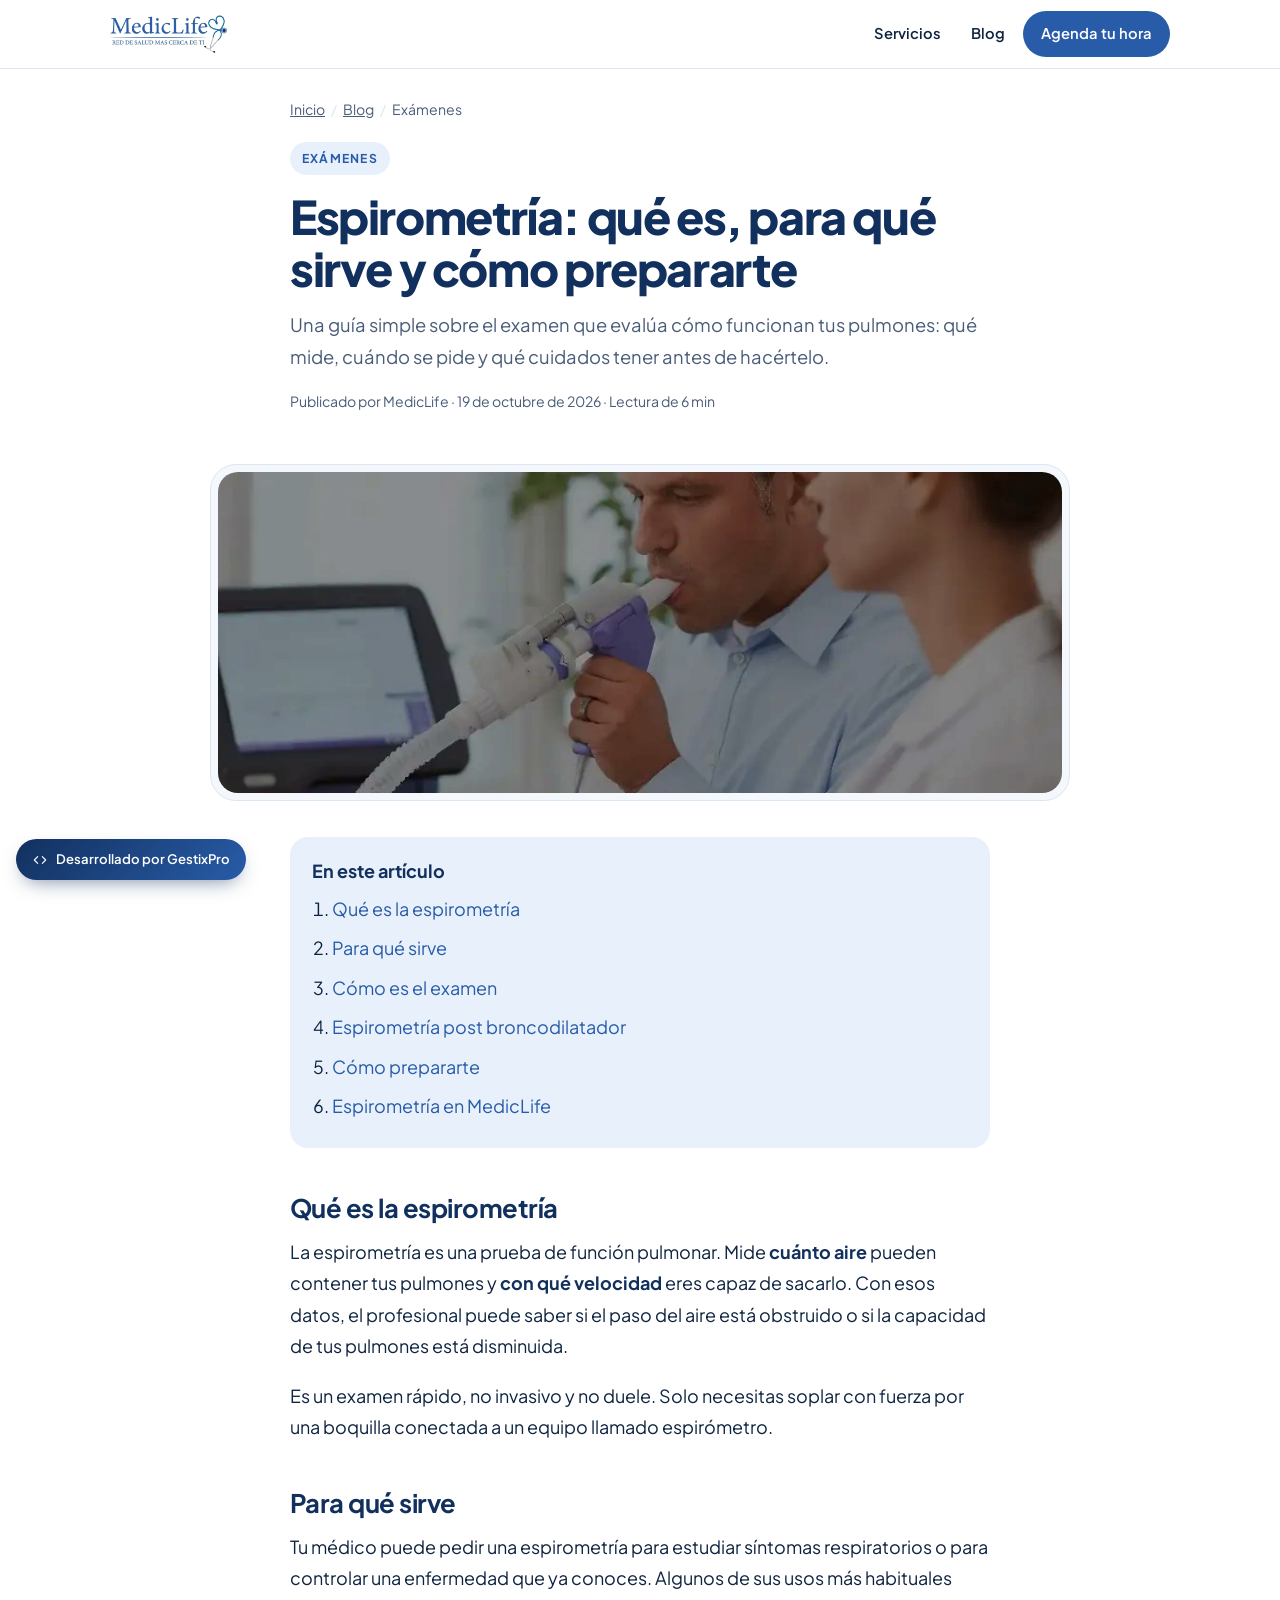
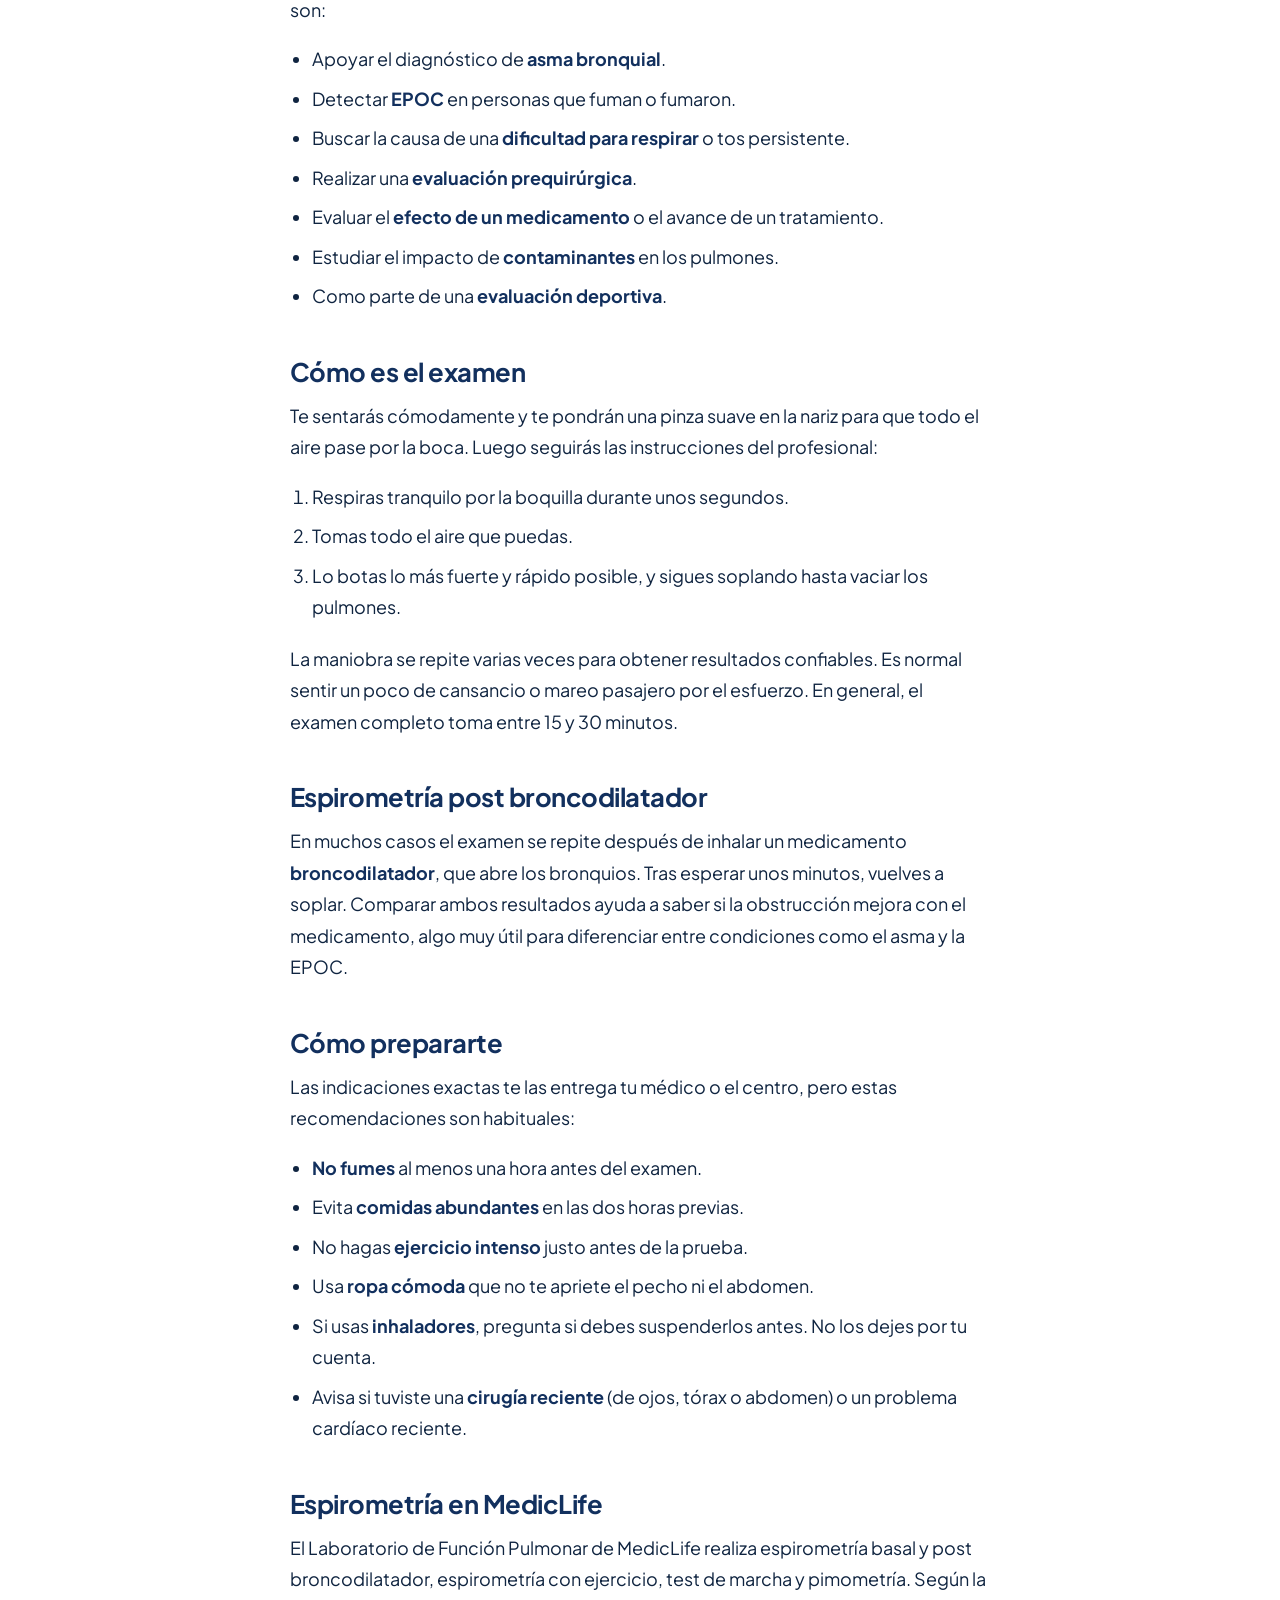
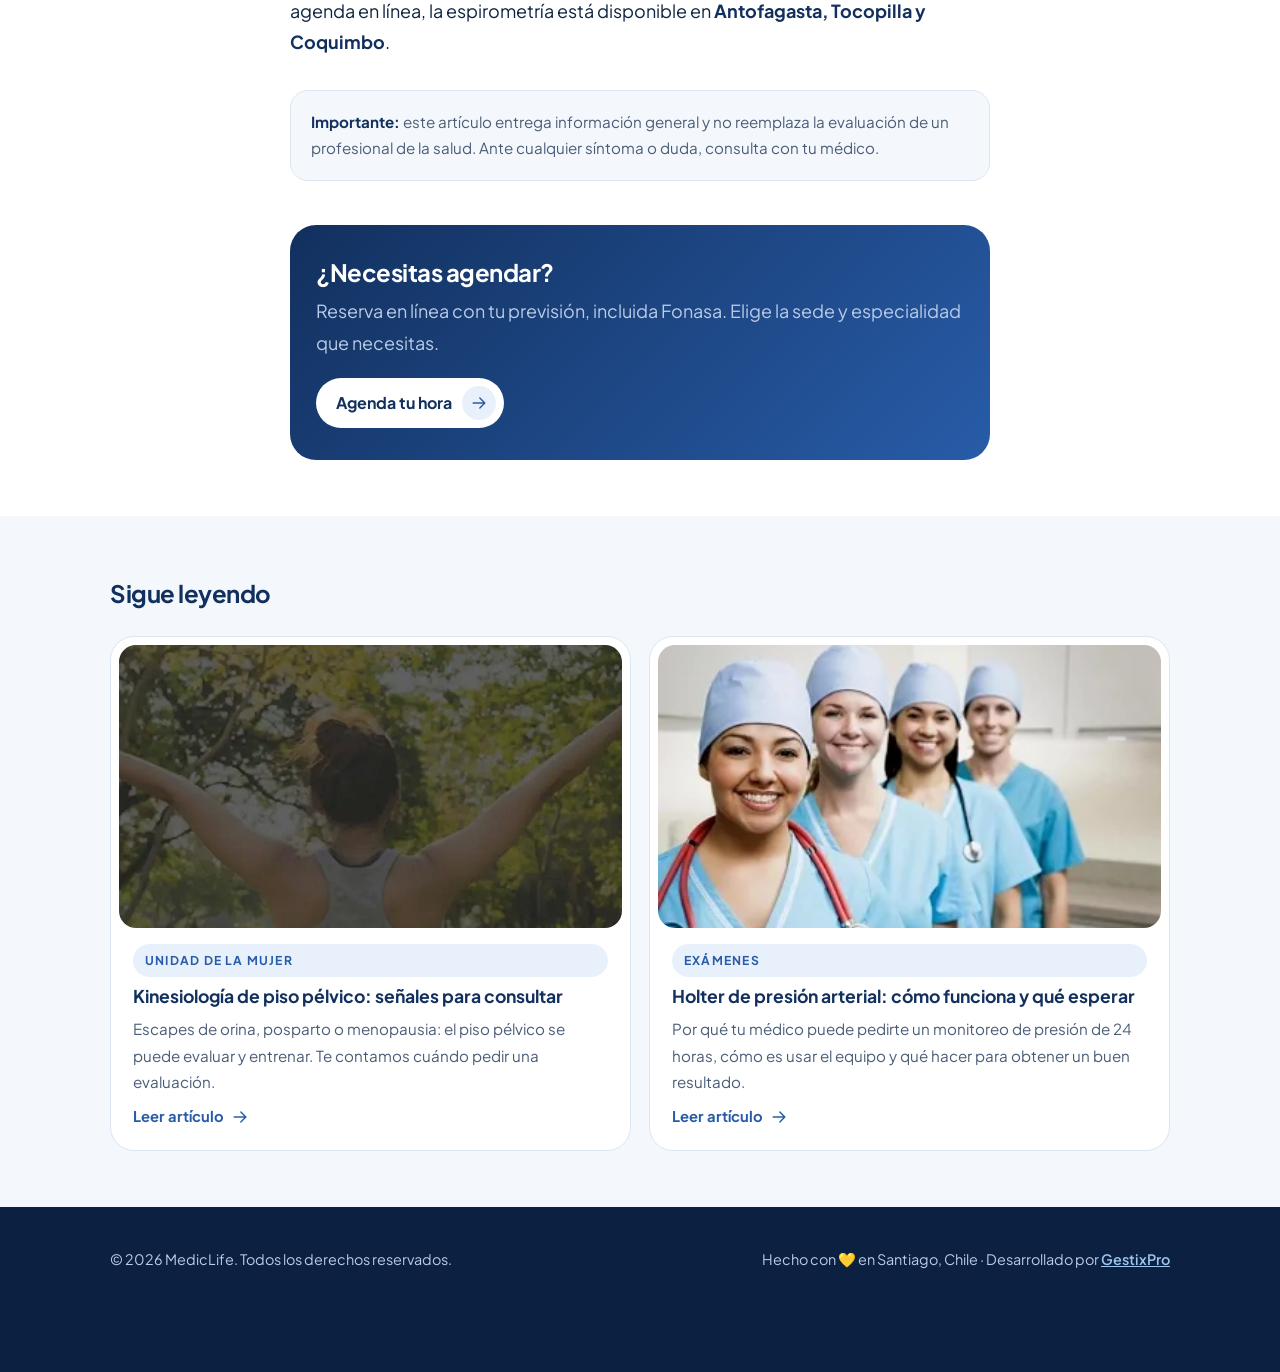
==== blog/espirometria-que-es-y-como-prepararte.html @ 52a7a0fc "Landing MedicLife: sitio, blog con 3 artículos y SEO Co-Authored-By: Claude Opus 5.5 <noreply@anthro" ====
<!DOCTYPE html>
<html lang="es-CL">
<head>
<meta charset="UTF-8">
<meta name="viewport" content="width=device-width, initial-scale=1">
<title>Espirometría: qué es, para qué sirve y cómo prepararte | MedicLife</title>
<meta name="description" content="Qué mide la espirometría, cuándo se pide, en qué consiste la prueba post broncodilatador y cómo prepararte para el examen. Guía de MedicLife.">
<link rel="canonical" href="https://www.mediclife.cl/blog/espirometria-que-es-y-como-prepararte.html">
<meta name="robots" content="index, follow">
<meta name="theme-color" content="#285CA8">
<meta property="og:type" content="article">
<meta property="og:locale" content="es_CL">
<meta property="og:site_name" content="MedicLife">
<meta property="og:title" content="Espirometría: qué es, para qué sirve y cómo prepararte | MedicLife">
<meta property="og:description" content="Qué mide la espirometría, cuándo se pide, en qué consiste la prueba post broncodilatador y cómo prepararte para el examen. Guía de MedicLife.">
<meta property="og:url" content="https://www.mediclife.cl/blog/espirometria-que-es-y-como-prepararte.html">
<meta property="og:image" content="https://www.mediclife.cl/assets/img/og-mediclife.jpg">
<meta name="twitter:card" content="summary_large_image">
<meta name="twitter:title" content="Espirometría: qué es, para qué sirve y cómo prepararte | MedicLife">
<meta name="twitter:description" content="Qué mide la espirometría, cuándo se pide, en qué consiste la prueba post broncodilatador y cómo prepararte para el examen. Guía de MedicLife.">
<meta name="twitter:image" content="https://www.mediclife.cl/assets/img/og-mediclife.jpg">
<link rel="icon" type="image/png" href="../assets/img/favicon.png">
<link rel="apple-touch-icon" href="../assets/img/apple-touch-icon.png">
<link rel="preconnect" href="https://fonts.googleapis.com">
<link rel="preconnect" href="https://fonts.gstatic.com" crossorigin>
<link href="https://fonts.googleapis.com/css2?family=Plus+Jakarta+Sans:wght@400;500;600;700;800&display=swap" rel="stylesheet">
<link rel="stylesheet" href="../assets/css/blog.css">
<script type="application/ld+json">{"@context": "https://schema.org", "@type": "BlogPosting", "headline": "Espirometría: qué es, para qué sirve y cómo prepararte", "description": "Qué mide la espirometría, cuándo se pide, en qué consiste la prueba post broncodilatador y cómo prepararte para el examen. Guía de MedicLife.", "image": "https://www.mediclife.cl/assets/img/espirometria.webp", "datePublished": "2026-10-19", "dateModified": "2026-10-19", "inLanguage": "es-CL", "mainEntityOfPage": "https://www.mediclife.cl/blog/espirometria-que-es-y-como-prepararte.html", "author": {"@type": "Organization", "name": "MedicLife"}, "publisher": {"@type": "Organization", "name": "MedicLife", "logo": {"@type": "ImageObject", "url": "https://www.mediclife.cl/assets/img/logo.webp"}}}</script>
<script type="application/ld+json">{"@context": "https://schema.org", "@type": "BreadcrumbList", "itemListElement": [{"@type": "ListItem", "position": 1, "name": "Inicio", "item": "https://www.mediclife.cl/"}, {"@type": "ListItem", "position": 2, "name": "Blog", "item": "https://www.mediclife.cl/blog/"}, {"@type": "ListItem", "position": 3, "name": "Espirometría: qué es, para qué sirve y cómo prepararte", "item": "https://www.mediclife.cl/blog/espirometria-que-es-y-como-prepararte.html"}]}</script>
</head>
<body>
<a class="skip-link" href="#contenido">Saltar al contenido</a>
<header class="b-header">
  <div class="container">
    <a href="../" aria-label="MedicLife, ir al inicio"><img src="../assets/img/logo.webp" alt="MedicLife" width="420" height="136"></a>
    <nav aria-label="Navegación del blog">
      <a class="hide-sm" href="../#servicios">Servicios</a>
      <a class="hide-sm" href="../blog/">Blog</a>
      <a class="cta" href="https://beta-sacmed.novacaribe.com/ReservaOnline/11454" target="_blank" rel="noopener">Agenda tu hora</a>
    </nav>
  </div>
</header>

<main id="contenido">
  <div class="narrow">
    <nav class="crumbs" aria-label="Ruta de navegación"><ol><li><a href="../">Inicio</a></li><li><a href="./">Blog</a></li><li aria-current="page">Exámenes</li></ol></nav>
    <header class="post-head">
      <span class="cat">Exámenes</span>
      <h1>Espirometría: qué es, para qué sirve y cómo prepararte</h1>
      <p class="dek">Una guía simple sobre el examen que evalúa cómo funcionan tus pulmones: qué mide, cuándo se pide y qué cuidados tener antes de hacértelo.</p>
      <p class="meta">Publicado por MedicLife · <time datetime="2026-10-19">19 de octubre de 2026</time> · Lectura de 6 min</p>
    </header>
  </div>
  <figure class="cover"><div class="frame"><img src="../assets/img/espirometria.webp" alt="Paciente realizando una espirometría junto a una profesional de la salud" width="1125" height="340"></div></figure>
  <article class="narrow prose">
    <nav class="toc" aria-label="Contenido del artículo"><strong>En este artículo</strong><ol><li><a href="#que-es">Qué es la espirometría</a></li><li><a href="#para-que">Para qué sirve</a></li><li><a href="#como-es">Cómo es el examen</a></li><li><a href="#post-bd">Espirometría post broncodilatador</a></li><li><a href="#preparacion">Cómo prepararte</a></li><li><a href="#mediclife">Espirometría en MedicLife</a></li></ol></nav>
    
<h2 id="que-es">Qué es la espirometría</h2>
<p>La espirometría es una prueba de función pulmonar. Mide <strong>cuánto aire</strong> pueden contener tus pulmones y <strong>con qué velocidad</strong> eres capaz de sacarlo. Con esos datos, el profesional puede saber si el paso del aire está obstruido o si la capacidad de tus pulmones está disminuida.</p>
<p>Es un examen rápido, no invasivo y no duele. Solo necesitas soplar con fuerza por una boquilla conectada a un equipo llamado espirómetro.</p>

<h2 id="para-que">Para qué sirve</h2>
<p>Tu médico puede pedir una espirometría para estudiar síntomas respiratorios o para controlar una enfermedad que ya conoces. Algunos de sus usos más habituales son:</p>
<ul>
<li>Apoyar el diagnóstico de <strong>asma bronquial</strong>.</li>
<li>Detectar <strong>EPOC</strong> en personas que fuman o fumaron.</li>
<li>Buscar la causa de una <strong>dificultad para respirar</strong> o tos persistente.</li>
<li>Realizar una <strong>evaluación prequirúrgica</strong>.</li>
<li>Evaluar el <strong>efecto de un medicamento</strong> o el avance de un tratamiento.</li>
<li>Estudiar el impacto de <strong>contaminantes</strong> en los pulmones.</li>
<li>Como parte de una <strong>evaluación deportiva</strong>.</li>
</ul>

<h2 id="como-es">Cómo es el examen</h2>
<p>Te sentarás cómodamente y te pondrán una pinza suave en la nariz para que todo el aire pase por la boca. Luego seguirás las instrucciones del profesional:</p>
<ol>
<li>Respiras tranquilo por la boquilla durante unos segundos.</li>
<li>Tomas todo el aire que puedas.</li>
<li>Lo botas lo más fuerte y rápido posible, y sigues soplando hasta vaciar los pulmones.</li>
</ol>
<p>La maniobra se repite varias veces para obtener resultados confiables. Es normal sentir un poco de cansancio o mareo pasajero por el esfuerzo. En general, el examen completo toma entre 15 y 30 minutos.</p>

<h2 id="post-bd">Espirometría post broncodilatador</h2>
<p>En muchos casos el examen se repite después de inhalar un medicamento <strong>broncodilatador</strong>, que abre los bronquios. Tras esperar unos minutos, vuelves a soplar. Comparar ambos resultados ayuda a saber si la obstrucción mejora con el medicamento, algo muy útil para diferenciar entre condiciones como el asma y la EPOC.</p>

<h2 id="preparacion">Cómo prepararte</h2>
<p>Las indicaciones exactas te las entrega tu médico o el centro, pero estas recomendaciones son habituales:</p>
<ul>
<li><strong>No fumes</strong> al menos una hora antes del examen.</li>
<li>Evita <strong>comidas abundantes</strong> en las dos horas previas.</li>
<li>No hagas <strong>ejercicio intenso</strong> justo antes de la prueba.</li>
<li>Usa <strong>ropa cómoda</strong> que no te apriete el pecho ni el abdomen.</li>
<li>Si usas <strong>inhaladores</strong>, pregunta si debes suspenderlos antes. No los dejes por tu cuenta.</li>
<li>Avisa si tuviste una <strong>cirugía reciente</strong> (de ojos, tórax o abdomen) o un problema cardíaco reciente.</li>
</ul>

<h2 id="mediclife">Espirometría en MedicLife</h2>
<p>El Laboratorio de Función Pulmonar de MedicLife realiza espirometría basal y post broncodilatador, espirometría con ejercicio, test de marcha y pimometría. Según la agenda en línea, la espirometría está disponible en <strong>Antofagasta, Tocopilla y Coquimbo</strong>.</p>

    <aside class="note"><strong>Importante:</strong> este artículo entrega información general y no reemplaza la evaluación de un profesional de la salud. Ante cualquier síntoma o duda, consulta con tu médico.</aside>
    <section class="cta-box" aria-label="Agenda tu hora">
      <h2>¿Necesitas agendar?</h2>
      <p>Reserva en línea con tu previsión, incluida Fonasa. Elige la sede y especialidad que necesitas.</p>
      <a class="btn" href="https://beta-sacmed.novacaribe.com/ReservaOnline/11454" target="_blank" rel="noopener">Agenda tu hora<span class="bi"><svg class="ico" viewBox="0 0 24 24" aria-hidden="true"><path d="M5 12h14M13 6l6 6-6 6"/></svg></span></a>
    </section>
  </article>
  <section class="related" aria-labelledby="rel-title">
    <div class="container">
      <h2 id="rel-title">Sigue leyendo</h2>
      <div class="cards"><a class="card" href="kinesiologia-piso-pelvico-cuando-consultar.html"><img src="../assets/img/unidad-mujer.webp" alt="Mujer al aire libre con los brazos abiertos" loading="lazy" width="1125" height="340"><div class="cb"><span class="cat">Unidad de la Mujer</span><h3>Kinesiología de piso pélvico: señales para consultar</h3><p>Escapes de orina, posparto o menopausia: el piso pélvico se puede evaluar y entrenar. Te contamos cuándo pedir una evaluación.</p><span class="more">Leer artículo <svg class="ico" viewBox="0 0 24 24" aria-hidden="true"><path d="M5 12h14M13 6l6 6-6 6"/></svg></span></div></a><a class="card" href="holter-presion-arterial-que-es.html"><img src="../assets/img/enfermeria.webp" alt="Equipo de enfermería sonriendo" loading="lazy" width="1125" height="340"><div class="cb"><span class="cat">Exámenes</span><h3>Holter de presión arterial: cómo funciona y qué esperar</h3><p>Por qué tu médico puede pedirte un monitoreo de presión de 24 horas, cómo es usar el equipo y qué hacer para obtener un buen resultado.</p><span class="more">Leer artículo <svg class="ico" viewBox="0 0 24 24" aria-hidden="true"><path d="M5 12h14M13 6l6 6-6 6"/></svg></span></div></a></div>
    </div>
  </section>
</main>
<footer class="b-footer">
  <div class="container row">
    <span>© <span class="js-year"></span> MedicLife. Todos los derechos reservados.</span>
    <span>Hecho con 💛 en Santiago, Chile · Desarrollado por <a href="https://gestixpro.cl/" target="_blank" rel="noopener">GestixPro</a></span>
  </div>
</footer>
<a class="gx-badge" href="https://gestixpro.cl/" target="_blank" rel="noopener"><svg class="ico" viewBox="0 0 24 24" aria-hidden="true"><path d="M8.5 7L3.5 12l5 5M15.5 7l5 5-5 5"/></svg>Desarrollado por GestixPro</a>
<script>document.querySelectorAll('.js-year').forEach(function(e){e.textContent=new Date().getFullYear()});</script>
</body>
</html>
---- assets/css/blog.css ----
:root{
  --primary:#285CA8;--primary-hover:#1F4B8C;--secondary:#12305E;--accent:#3B8ED6;--accent-soft:#E8F1FB;
  --bg:#FFFFFF;--bg-alt:#F4F8FC;--text:#0F2440;--text-muted:#4A5D78;--border:#DCE6F2;--on-dark-muted:#B9CBE6;
  --ease:cubic-bezier(.32,.72,0,1);--font:"Plus Jakarta Sans",system-ui,-apple-system,"Segoe UI",sans-serif;
  --shadow-lg:0 2px 6px rgba(18,48,94,.05),0 24px 60px -18px rgba(18,48,94,.22);
}
*,*::before,*::after{box-sizing:border-box}
html{-webkit-text-size-adjust:100%}
body{margin:0;font-family:var(--font);font-size:18px;line-height:1.75;color:var(--text);background:var(--bg);overflow-x:hidden;-webkit-font-smoothing:antialiased}
img{max-width:100%;height:auto;display:block}
a{color:var(--primary)}
:focus-visible{outline:3px solid var(--accent);outline-offset:3px;border-radius:6px}
.skip-link{position:absolute;left:-9999px;top:8px;background:var(--secondary);color:#fff;padding:10px 16px;border-radius:10px;z-index:100}
.skip-link:focus{left:12px}
.container{max-width:1100px;margin:0 auto;padding:0 20px}
.narrow{max-width:740px;margin:0 auto;padding:0 20px}
svg.ico{width:20px;height:20px;fill:none;stroke:currentColor;stroke-width:1.7;stroke-linecap:round;stroke-linejoin:round;flex:none}

.b-header{position:sticky;top:0;z-index:20;background:rgba(255,255,255,.92);-webkit-backdrop-filter:blur(14px);backdrop-filter:blur(14px);border-bottom:1px solid var(--border)}
.b-header .container{display:flex;align-items:center;justify-content:space-between;gap:16px;min-height:68px}
.b-header img{height:38px;width:auto}
.b-header nav{display:flex;gap:6px;align-items:center}
.b-header nav a{text-decoration:none;font-weight:600;font-size:.92rem;color:var(--text);padding:8px 12px;border-radius:999px}
.b-header nav a:hover{background:var(--accent-soft);color:var(--primary)}
.b-header .cta{background:var(--primary);color:#fff!important;padding:10px 18px}
.b-header .cta:hover{background:var(--primary-hover)!important}
@media (max-width:620px){.b-header nav a.hide-sm{display:none}}

.crumbs{font-size:.88rem;color:var(--text-muted);padding:28px 0 0}
.crumbs a{color:var(--text-muted)}
.crumbs ol{list-style:none;margin:0;padding:0;display:flex;flex-wrap:wrap;gap:6px}
.crumbs li + li::before{content:"/";margin-right:6px;color:var(--border)}

.post-head{padding:18px 0 28px}
.cat{display:inline-block;font-size:.76rem;font-weight:700;letter-spacing:.1em;text-transform:uppercase;color:var(--primary);background:var(--accent-soft);padding:6px 12px;border-radius:999px}
.post-head h1{font-size:clamp(2rem,4.6vw,2.9rem);line-height:1.12;letter-spacing:-.03em;color:var(--secondary);margin:16px 0 14px;font-weight:800}
.post-head .dek{font-size:1.15rem;color:var(--text-muted);margin:0}
.meta{margin-top:16px;font-size:.88rem;color:var(--text-muted)}
.cover{margin:8px auto 36px;max-width:900px;padding:0 20px}
.cover .frame{background:var(--bg-alt);border:1px solid var(--border);border-radius:26px;padding:7px}
.cover img{border-radius:20px;width:100%;aspect-ratio:21/8;object-fit:cover}

.prose h2{font-size:1.6rem;line-height:1.25;letter-spacing:-.02em;color:var(--secondary);margin:44px 0 12px}
.prose h3{font-size:1.2rem;color:var(--secondary);margin:28px 0 8px}
.prose p{margin:0 0 18px}
.prose ul,.prose ol{margin:0 0 20px;padding-left:22px}
.prose li{margin-bottom:8px}
.prose strong{color:var(--secondary)}
.note{background:var(--bg-alt);border:1px solid var(--border);border-radius:18px;padding:18px 20px;font-size:.95rem;color:var(--text-muted);margin:32px 0}
.note strong{color:var(--secondary)}
.toc{background:var(--accent-soft);border-radius:18px;padding:18px 22px;margin:0 0 32px}
.toc strong{display:block;color:var(--secondary);margin-bottom:6px}
.toc ol{margin:0;padding-left:20px}
.toc a{text-decoration:none}
.toc a:hover{text-decoration:underline}

.cta-box{margin:44px 0 20px;border-radius:26px;padding:32px 26px;background:linear-gradient(135deg,var(--secondary),var(--primary));color:#fff}
.cta-box h2{color:#fff;margin:0 0 8px;font-size:1.5rem;line-height:1.25}
.cta-box p{color:var(--on-dark-muted);margin:0 0 20px}
.btn{display:inline-flex;align-items:center;gap:10px;font:700 1rem/1 var(--font);text-decoration:none;border-radius:999px;padding:8px 8px 8px 20px;min-height:50px;background:#fff;color:var(--secondary);transition:background-color .3s var(--ease)}
.btn:hover{background:var(--accent-soft)}
.btn .bi{width:34px;height:34px;border-radius:50%;display:grid;place-items:center;background:var(--accent-soft);color:var(--primary);transition:transform .4s var(--ease)}
.btn:hover .bi{transform:translateX(3px)}
.btn-blue{background:var(--primary);color:#fff}
.btn-blue:hover{background:var(--primary-hover)}
.btn-blue .bi{background:rgba(255,255,255,.16);color:#fff}

.related{background:var(--bg-alt);padding:56px 0;margin-top:56px}
.related h2{font-size:1.5rem;color:var(--secondary);margin:0 0 22px;letter-spacing:-.02em}
.cards{display:grid;gap:18px;grid-template-columns:1fr}
@media (min-width:700px){.cards{grid-template-columns:1fr 1fr}}
@media (min-width:1000px){.cards.three{grid-template-columns:repeat(3,1fr)}}
.card{display:flex;flex-direction:column;background:#fff;border:1px solid var(--border);border-radius:24px;padding:8px;text-decoration:none;color:inherit;transition:transform .45s var(--ease),box-shadow .45s var(--ease)}
.card:hover{transform:translateY(-4px);box-shadow:var(--shadow-lg)}
.card img{border-radius:17px;aspect-ratio:16/9;object-fit:cover;width:100%}
.card .cb{padding:16px 14px 12px;display:flex;flex-direction:column;gap:8px;flex:1}
.card h3{font-size:1.1rem;line-height:1.3;color:var(--secondary);margin:0}
.card p{font-size:.95rem;color:var(--text-muted);margin:0}
.card .more{margin-top:auto;font-weight:700;font-size:.92rem;color:var(--primary);display:inline-flex;gap:6px;align-items:center}

.b-footer{background:#0C2142;color:var(--on-dark-muted);padding:40px 0 100px;font-size:.9rem}
.b-footer .row{display:flex;flex-wrap:wrap;justify-content:space-between;gap:12px 24px}
.b-footer a{color:#9CC6F0;font-weight:600}
.b-footer a:hover{color:#fff}
.gx-badge{position:fixed;left:16px;bottom:20px;z-index:30;display:inline-flex;align-items:center;gap:8px;padding:9px 16px;border-radius:999px;background:linear-gradient(135deg,var(--secondary),var(--primary));color:#fff;text-decoration:none;font-weight:600;font-size:.82rem;box-shadow:0 8px 20px -8px rgba(18,48,94,.6);transition:transform .4s var(--ease)}
.gx-badge:hover{transform:translateY(-3px)}
.gx-badge svg{width:16px;height:16px}
@media (max-width:620px){.gx-badge{font-size:.72rem;padding:7px 12px;left:12px;bottom:16px}}
@media (prefers-reduced-motion:reduce){*,*::before,*::after{transition:none!important;animation:none!important}}

img[src*="espirometria"],img[src*="unidad-mujer"]{filter:brightness(1.4) saturate(1.05)}
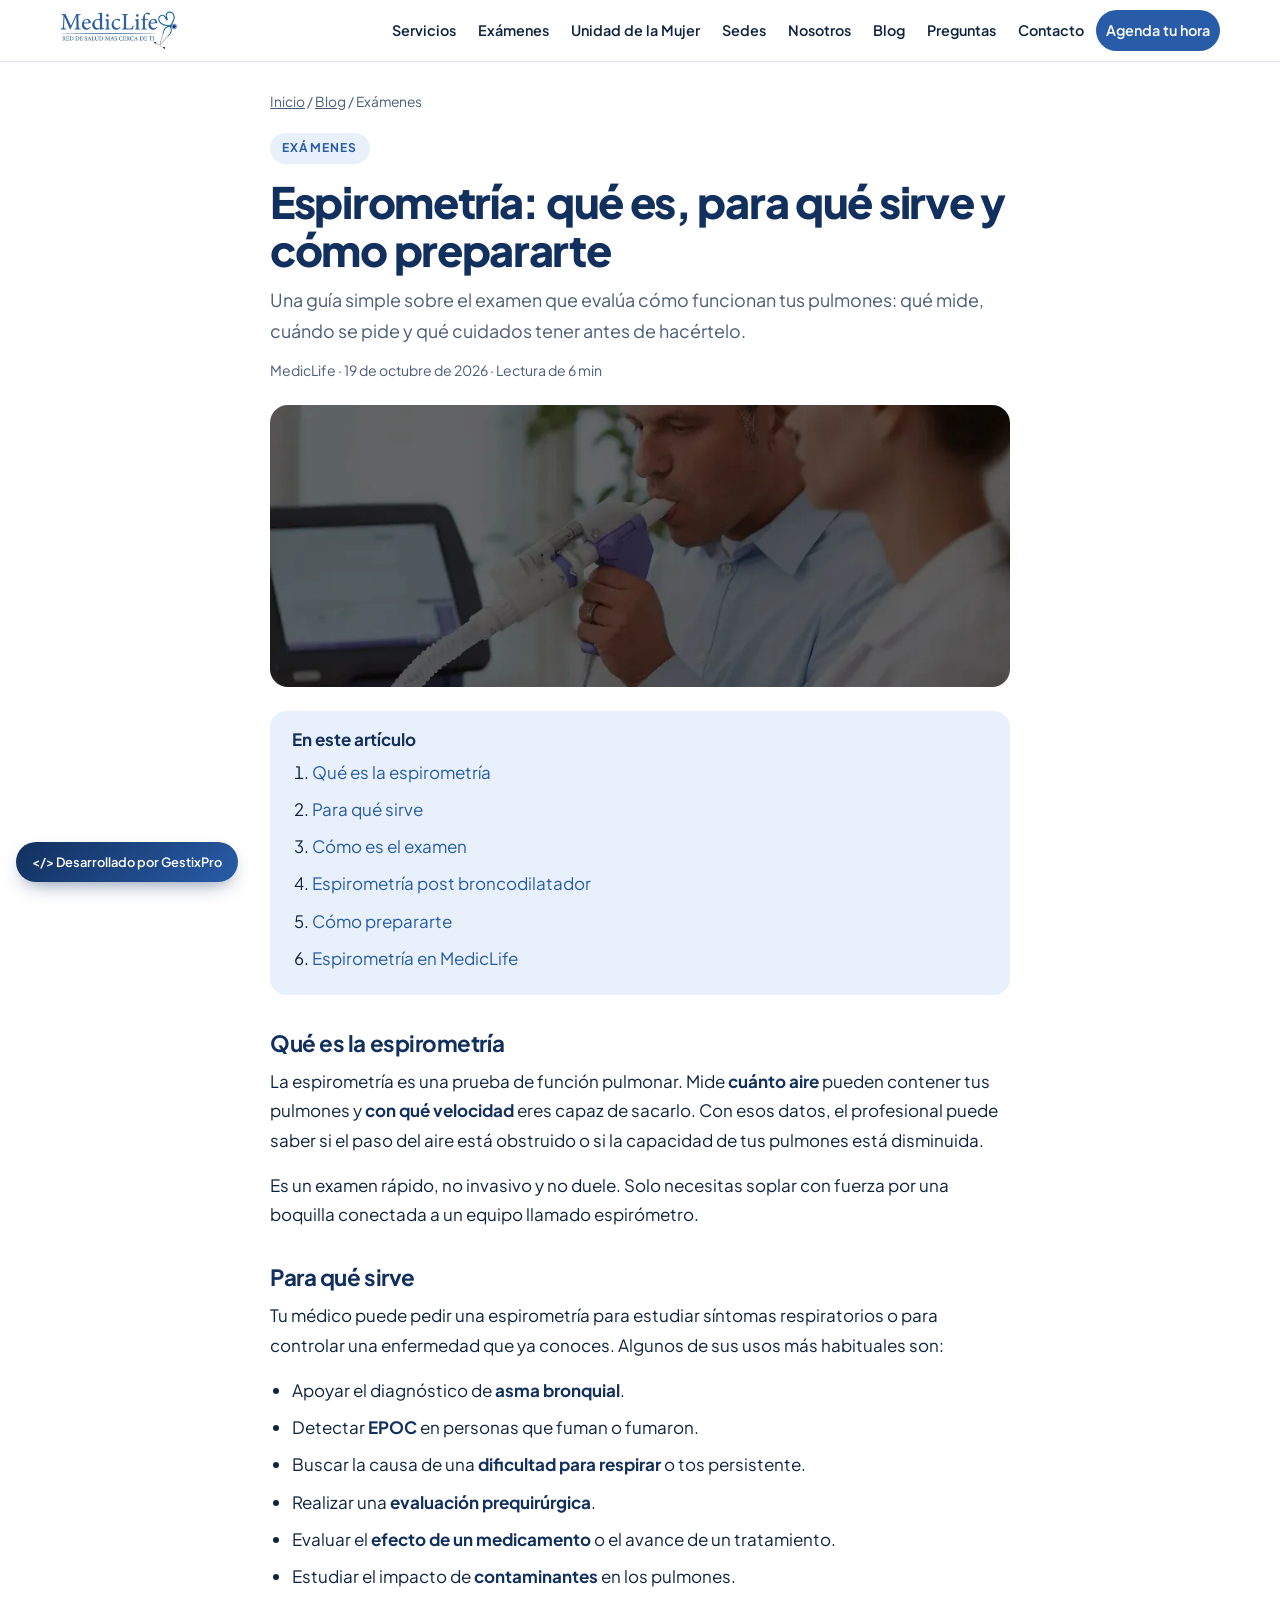
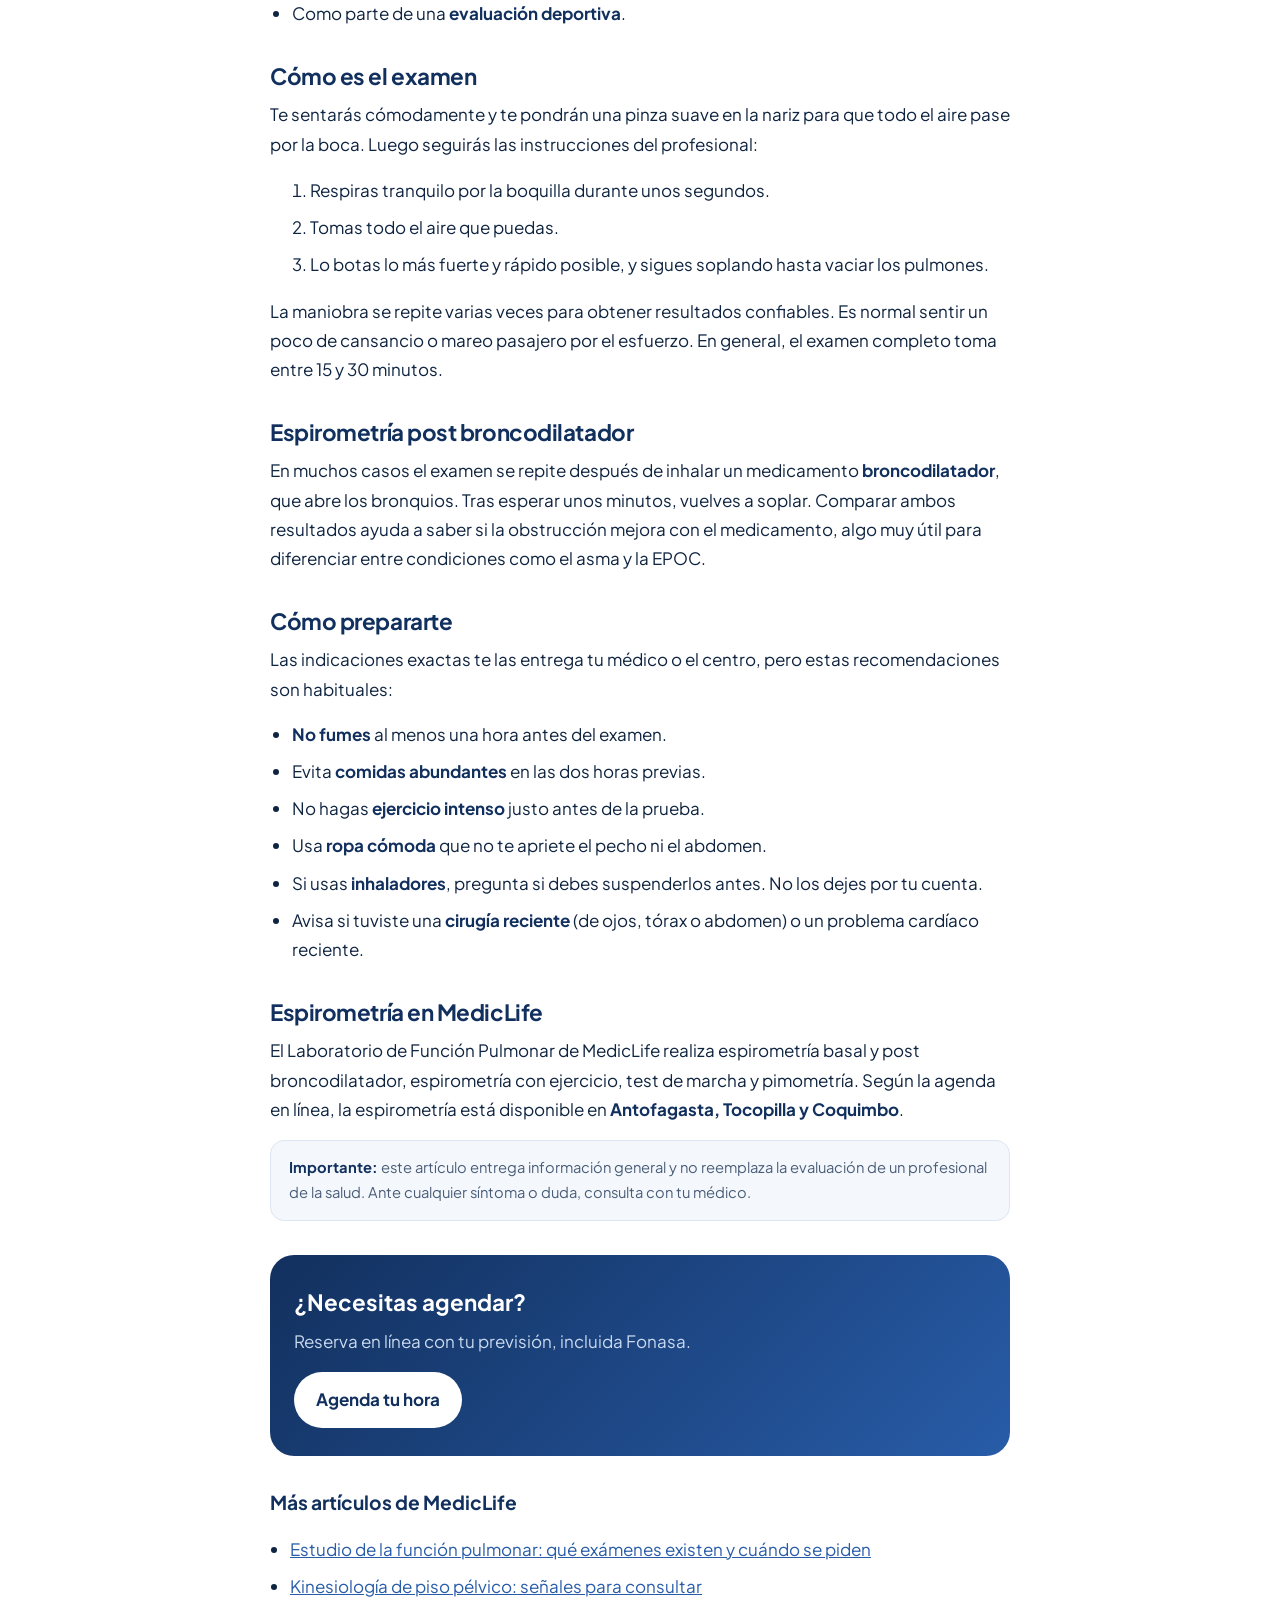
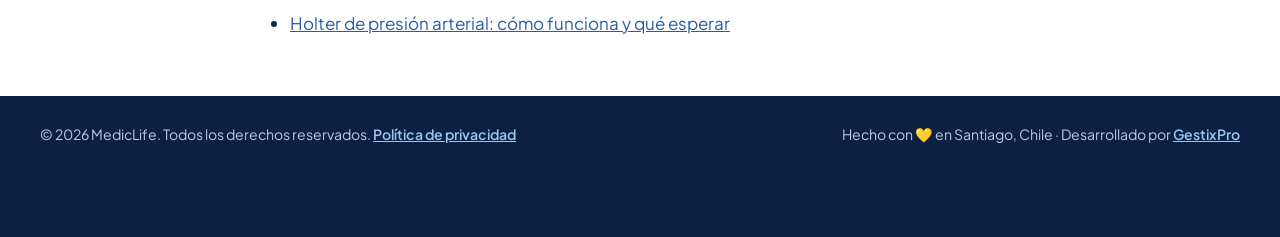
==== commit 9a87186f: "SEO: páginas indexables por artículo, llms.txt, robots para IA y sitemap Co-Authored-By: Claude Opus" ====
--- a/blog/espirometria-que-es-y-como-prepararte.html
+++ b/blog/espirometria-que-es-y-como-prepararte.html
@@ -4,62 +4,71 @@
 <meta charset="UTF-8">
 <meta name="viewport" content="width=device-width, initial-scale=1">
 <title>Espirometría: qué es, para qué sirve y cómo prepararte | MedicLife</title>
-<meta name="description" content="Qué mide la espirometría, cuándo se pide, en qué consiste la prueba post broncodilatador y cómo prepararte para el examen. Guía de MedicLife.">
+<meta name="description" content="Una guía simple sobre el examen que evalúa cómo funcionan tus pulmones: qué mide, cuándo se pide y qué cuidados tener antes de hacértelo.">
 <link rel="canonical" href="https://www.mediclife.cl/blog/espirometria-que-es-y-como-prepararte.html">
 <meta name="robots" content="index, follow">
 <meta name="theme-color" content="#285CA8">
 <meta property="og:type" content="article">
 <meta property="og:locale" content="es_CL">
 <meta property="og:site_name" content="MedicLife">
-<meta property="og:title" content="Espirometría: qué es, para qué sirve y cómo prepararte | MedicLife">
-<meta property="og:description" content="Qué mide la espirometría, cuándo se pide, en qué consiste la prueba post broncodilatador y cómo prepararte para el examen. Guía de MedicLife.">
+<meta property="og:title" content="Espirometría: qué es, para qué sirve y cómo prepararte">
+<meta property="og:description" content="Una guía simple sobre el examen que evalúa cómo funcionan tus pulmones: qué mide, cuándo se pide y qué cuidados tener antes de hacértelo.">
 <meta property="og:url" content="https://www.mediclife.cl/blog/espirometria-que-es-y-como-prepararte.html">
 <meta property="og:image" content="https://www.mediclife.cl/assets/img/og-mediclife.jpg">
 <meta name="twitter:card" content="summary_large_image">
-<meta name="twitter:title" content="Espirometría: qué es, para qué sirve y cómo prepararte | MedicLife">
-<meta name="twitter:description" content="Qué mide la espirometría, cuándo se pide, en qué consiste la prueba post broncodilatador y cómo prepararte para el examen. Guía de MedicLife.">
-<meta name="twitter:image" content="https://www.mediclife.cl/assets/img/og-mediclife.jpg">
 <link rel="icon" type="image/png" href="../assets/img/favicon.png">
 <link rel="apple-touch-icon" href="../assets/img/apple-touch-icon.png">
-<link rel="preconnect" href="https://fonts.googleapis.com">
-<link rel="preconnect" href="https://fonts.gstatic.com" crossorigin>
-<link href="https://fonts.googleapis.com/css2?family=Plus+Jakarta+Sans:wght@400;500;600;700;800&display=swap" rel="stylesheet">
-<link rel="stylesheet" href="../assets/css/blog.css">
-<script type="application/ld+json">{"@context": "https://schema.org", "@type": "BlogPosting", "headline": "Espirometría: qué es, para qué sirve y cómo prepararte", "description": "Qué mide la espirometría, cuándo se pide, en qué consiste la prueba post broncodilatador y cómo prepararte para el examen. Guía de MedicLife.", "image": "https://www.mediclife.cl/assets/img/espirometria.webp", "datePublished": "2026-10-19", "dateModified": "2026-10-19", "inLanguage": "es-CL", "mainEntityOfPage": "https://www.mediclife.cl/blog/espirometria-que-es-y-como-prepararte.html", "author": {"@type": "Organization", "name": "MedicLife"}, "publisher": {"@type": "Organization", "name": "MedicLife", "logo": {"@type": "ImageObject", "url": "https://www.mediclife.cl/assets/img/logo.webp"}}}</script>
-<script type="application/ld+json">{"@context": "https://schema.org", "@type": "BreadcrumbList", "itemListElement": [{"@type": "ListItem", "position": 1, "name": "Inicio", "item": "https://www.mediclife.cl/"}, {"@type": "ListItem", "position": 2, "name": "Blog", "item": "https://www.mediclife.cl/blog/"}, {"@type": "ListItem", "position": 3, "name": "Espirometría: qué es, para qué sirve y cómo prepararte", "item": "https://www.mediclife.cl/blog/espirometria-que-es-y-como-prepararte.html"}]}</script>
+<script type="application/ld+json">{"@context": "https://schema.org", "@type": "BlogPosting", "headline": "Espirometría: qué es, para qué sirve y cómo prepararte", "description": "Una guía simple sobre el examen que evalúa cómo funcionan tus pulmones: qué mide, cuándo se pide y qué cuidados tener antes de hacértelo.", "image": "https://www.mediclife.cl/assets/img/espirometria.webp", "datePublished": "2026-10-19", "dateModified": "2026-10-19", "inLanguage": "es-CL", "mainEntityOfPage": "https://www.mediclife.cl/blog/espirometria-que-es-y-como-prepararte.html", "author": {"@type": "Organization", "name": "MedicLife", "url": "https://www.mediclife.cl/"}, "publisher": {"@type": "Organization", "name": "MedicLife", "logo": {"@type": "ImageObject", "url": "https://www.mediclife.cl/assets/img/logo.webp"}}}</script>
+<script type="application/ld+json">{"@context": "https://schema.org", "@type": "BreadcrumbList", "itemListElement": [{"@type": "ListItem", "position": 1, "name": "Inicio", "item": "https://www.mediclife.cl/"}, {"@type": "ListItem", "position": 2, "name": "Blog", "item": "https://www.mediclife.cl/#blog"}, {"@type": "ListItem", "position": 3, "name": "Espirometría: qué es, para qué sirve y cómo prepararte", "item": "https://www.mediclife.cl/blog/espirometria-que-es-y-como-prepararte.html"}]}</script>
+<style>@font-face{font-family:"Plus Jakarta Sans";font-weight:400;font-display:swap;src:url(../assets/fonts/plus-jakarta-sans-latin-400-normal.woff2) format("woff2")}@font-face{font-family:"Plus Jakarta Sans";font-weight:600;font-display:swap;src:url(../assets/fonts/plus-jakarta-sans-latin-600-normal.woff2) format("woff2")}@font-face{font-family:"Plus Jakarta Sans";font-weight:700;font-display:swap;src:url(../assets/fonts/plus-jakarta-sans-latin-700-normal.woff2) format("woff2")}@font-face{font-family:"Plus Jakarta Sans";font-weight:800;font-display:swap;src:url(../assets/fonts/plus-jakarta-sans-latin-800-normal.woff2) format("woff2")}
+:root{--p:#285CA8;--ph:#1F4B8C;--s:#12305E;--soft:#E8F1FB;--bg2:#F4F8FC;--t:#0F2440;--m:#4A5D78;--b:#DCE6F2}
+*{box-sizing:border-box}body{margin:0;font-family:"Plus Jakarta Sans",system-ui,sans-serif;font-size:17px;line-height:1.72;color:var(--t);background:#fff;-webkit-font-smoothing:antialiased}
+img{max-width:100%;height:auto;display:block}a{color:var(--p)}:focus-visible{outline:3px solid #3B8ED6;outline-offset:3px;border-radius:6px}
+.skip{position:absolute;left:-9999px}.skip:focus{left:12px;top:8px;background:var(--s);color:#fff;padding:10px 14px;border-radius:10px;z-index:9}
+header{position:sticky;top:0;z-index:5;background:rgba(255,255,255,.94);-webkit-backdrop-filter:blur(12px);backdrop-filter:blur(12px);border-bottom:1px solid var(--b)}
+.hd{max-width:1200px;margin:0 auto;padding:10px 20px;display:flex;align-items:center;justify-content:space-between;gap:14px}
+.hd img{height:38px;width:auto}.hd nav{display:flex;gap:2px;flex-wrap:wrap;justify-content:flex-end}
+.hd nav a{text-decoration:none;color:var(--t);font-weight:600;font-size:.9rem;padding:8px 10px;border-radius:999px;white-space:nowrap}.hd nav a:hover{background:var(--soft);color:var(--p)}
+.hd .cta{background:var(--p);color:#fff!important}.hd .cta:hover{background:var(--ph)!important}
+@media(max-width:900px){.hd nav a:not(.cta):not(.keep){display:none}}
+main{max-width:780px;margin:0 auto;padding:28px 20px 40px}
+.crumbs{font-size:.86rem;color:var(--m);margin-bottom:18px}.crumbs a{color:var(--m)}
+.cat{display:inline-block;font-size:.75rem;font-weight:700;letter-spacing:.1em;text-transform:uppercase;color:var(--p);background:var(--soft);padding:5px 12px;border-radius:999px}
+h1{font-size:clamp(1.9rem,4.6vw,2.7rem);line-height:1.12;letter-spacing:-.03em;color:var(--s);margin:14px 0 10px;font-weight:800}
+.dek{font-size:1.12rem;color:var(--m);margin:0}.meta{font-size:.88rem;color:var(--m);margin:12px 0 22px}
+.cover img{border-radius:18px;width:100%;aspect-ratio:21/8;object-fit:cover}
+.reader-toc{background:var(--soft);border-radius:16px;padding:14px 22px;margin:24px 0}.reader-toc strong{display:block;color:var(--s)}.reader-toc ol{margin:4px 0 0;padding-left:20px}.reader-toc a{text-decoration:none}
+h4{font-size:1.4rem;line-height:1.25;color:var(--s);margin:34px 0 10px;letter-spacing:-.02em}
+main p{margin:0 0 16px}main ul{margin:0 0 18px;padding-left:22px}main li{margin-bottom:8px}main strong{color:var(--s)}
+.reader-note{background:var(--bg2);border:1px solid var(--b);border-radius:14px;padding:14px 18px;font-size:.92rem;color:var(--m)}
+.box{margin:34px 0 10px;border-radius:24px;padding:28px 24px;background:linear-gradient(135deg,var(--s),var(--p));color:#fff}.box h2{margin:0 0 6px;color:#fff;font-size:1.4rem}.box p{color:#C9D9EF;margin:0 0 16px}
+.btn{display:inline-block;background:#fff;color:var(--s);font-weight:700;text-decoration:none;border-radius:999px;padding:13px 22px}.btn:hover{background:var(--soft)}
+.more{margin-top:30px}.more h2{font-size:1.2rem;color:var(--s)}.more ul{padding-left:20px}
+footer{background:#0C2142;color:#B9CBE6;font-size:.88rem;padding:26px 20px 90px}footer .in{max-width:1200px;margin:0 auto;display:flex;flex-wrap:wrap;justify-content:space-between;gap:10px}footer a{color:#9CC6F0;font-weight:600}
+.gx{position:fixed;left:16px;bottom:18px;display:inline-flex;align-items:center;gap:8px;padding:9px 16px;border-radius:999px;background:linear-gradient(135deg,var(--s),var(--p));color:#fff;text-decoration:none;font-weight:600;font-size:.8rem;box-shadow:0 8px 20px -8px rgba(18,48,94,.6)}
+@media(max-width:620px){.gx{font-size:.72rem;padding:7px 12px;left:12px;bottom:14px}}
+</style>
 </head>
 <body>
-<a class="skip-link" href="#contenido">Saltar al contenido</a>
-<header class="b-header">
-  <div class="container">
-    <a href="../" aria-label="MedicLife, ir al inicio"><img src="../assets/img/logo.webp" alt="MedicLife" width="420" height="136"></a>
-    <nav aria-label="Navegación del blog">
-      <a class="hide-sm" href="../#servicios">Servicios</a>
-      <a class="hide-sm" href="../blog/">Blog</a>
-      <a class="cta" href="https://beta-sacmed.novacaribe.com/ReservaOnline/11454" target="_blank" rel="noopener">Agenda tu hora</a>
-    </nav>
-  </div>
-</header>
-
+<a class="skip" href="#contenido">Saltar al contenido</a>
+<header><div class="hd">
+  <a href="../" aria-label="MedicLife, ir al inicio"><img src="../assets/img/logo.webp" alt="MedicLife" width="420" height="136"></a>
+  <nav aria-label="Navegación principal"><a href="../#servicios">Servicios</a><a href="../#examenes">Exámenes</a><a href="../#mujer">Unidad de la Mujer</a><a href="../#sedes">Sedes</a><a href="../#nosotros">Nosotros</a><a href="../#blog" class="keep">Blog</a><a href="../#preguntas">Preguntas</a><a href="../#contacto">Contacto</a><a class="cta" href="https://beta-sacmed.novacaribe.com/ReservaOnline/11454" target="_blank" rel="noopener">Agenda tu hora</a></nav>
+</div></header>
 <main id="contenido">
-  <div class="narrow">
-    <nav class="crumbs" aria-label="Ruta de navegación"><ol><li><a href="../">Inicio</a></li><li><a href="./">Blog</a></li><li aria-current="page">Exámenes</li></ol></nav>
-    <header class="post-head">
-      <span class="cat">Exámenes</span>
-      <h1>Espirometría: qué es, para qué sirve y cómo prepararte</h1>
-      <p class="dek">Una guía simple sobre el examen que evalúa cómo funcionan tus pulmones: qué mide, cuándo se pide y qué cuidados tener antes de hacértelo.</p>
-      <p class="meta">Publicado por MedicLife · <time datetime="2026-10-19">19 de octubre de 2026</time> · Lectura de 6 min</p>
-    </header>
-  </div>
-  <figure class="cover"><div class="frame"><img src="../assets/img/espirometria.webp" alt="Paciente realizando una espirometría junto a una profesional de la salud" width="1125" height="340"></div></figure>
-  <article class="narrow prose">
-    <nav class="toc" aria-label="Contenido del artículo"><strong>En este artículo</strong><ol><li><a href="#que-es">Qué es la espirometría</a></li><li><a href="#para-que">Para qué sirve</a></li><li><a href="#como-es">Cómo es el examen</a></li><li><a href="#post-bd">Espirometría post broncodilatador</a></li><li><a href="#preparacion">Cómo prepararte</a></li><li><a href="#mediclife">Espirometría en MedicLife</a></li></ol></nav>
-    
-<h2 id="que-es">Qué es la espirometría</h2>
+  <nav class="crumbs" aria-label="Ruta de navegación"><a href="../">Inicio</a> / <a href="../#blog">Blog</a> / Exámenes</nav>
+  <article>
+    <span class="cat">Exámenes</span>
+    <h1>Espirometría: qué es, para qué sirve y cómo prepararte</h1>
+    <p class="dek">Una guía simple sobre el examen que evalúa cómo funcionan tus pulmones: qué mide, cuándo se pide y qué cuidados tener antes de hacértelo.</p>
+    <p class="meta">MedicLife · <time datetime="2026-10-19">19 de octubre de 2026</time> · Lectura de 6 min</p>
+    <figure class="cover" style="margin:0"><img src="../assets/img/espirometria.webp" alt="Paciente realizando una espirometría junto a una profesional de la salud" width="1125" height="340"></figure>
+    <nav class="reader-toc" aria-label="Contenido del artículo"><strong>En este artículo</strong><ol><li><a href="#espiro-que-es">Qué es la espirometría</a></li><li><a href="#espiro-para-que">Para qué sirve</a></li><li><a href="#espiro-como-es">Cómo es el examen</a></li><li><a href="#espiro-post-bd">Espirometría post broncodilatador</a></li><li><a href="#espiro-preparacion">Cómo prepararte</a></li><li><a href="#espiro-mediclife">Espirometría en MedicLife</a></li></ol></nav>
+    <h4 id="espiro-que-es">Qué es la espirometría</h4>
 <p>La espirometría es una prueba de función pulmonar. Mide <strong>cuánto aire</strong> pueden contener tus pulmones y <strong>con qué velocidad</strong> eres capaz de sacarlo. Con esos datos, el profesional puede saber si el paso del aire está obstruido o si la capacidad de tus pulmones está disminuida.</p>
 <p>Es un examen rápido, no invasivo y no duele. Solo necesitas soplar con fuerza por una boquilla conectada a un equipo llamado espirómetro.</p>
 
-<h2 id="para-que">Para qué sirve</h2>
+<h4 id="espiro-para-que">Para qué sirve</h4>
 <p>Tu médico puede pedir una espirometría para estudiar síntomas respiratorios o para controlar una enfermedad que ya conoces. Algunos de sus usos más habituales son:</p>
 <ul>
 <li>Apoyar el diagnóstico de <strong>asma bronquial</strong>.</li>
@@ -71,7 +80,7 @@
 <li>Como parte de una <strong>evaluación deportiva</strong>.</li>
 </ul>
 
-<h2 id="como-es">Cómo es el examen</h2>
+<h4 id="espiro-como-es">Cómo es el examen</h4>
 <p>Te sentarás cómodamente y te pondrán una pinza suave en la nariz para que todo el aire pase por la boca. Luego seguirás las instrucciones del profesional:</p>
 <ol>
 <li>Respiras tranquilo por la boquilla durante unos segundos.</li>
@@ -80,10 +89,10 @@
 </ol>
 <p>La maniobra se repite varias veces para obtener resultados confiables. Es normal sentir un poco de cansancio o mareo pasajero por el esfuerzo. En general, el examen completo toma entre 15 y 30 minutos.</p>
 
-<h2 id="post-bd">Espirometría post broncodilatador</h2>
+<h4 id="espiro-post-bd">Espirometría post broncodilatador</h4>
 <p>En muchos casos el examen se repite después de inhalar un medicamento <strong>broncodilatador</strong>, que abre los bronquios. Tras esperar unos minutos, vuelves a soplar. Comparar ambos resultados ayuda a saber si la obstrucción mejora con el medicamento, algo muy útil para diferenciar entre condiciones como el asma y la EPOC.</p>
 
-<h2 id="preparacion">Cómo prepararte</h2>
+<h4 id="espiro-preparacion">Cómo prepararte</h4>
 <p>Las indicaciones exactas te las entrega tu médico o el centro, pero estas recomendaciones son habituales:</p>
 <ul>
 <li><strong>No fumes</strong> al menos una hora antes del examen.</li>
@@ -94,30 +103,18 @@
 <li>Avisa si tuviste una <strong>cirugía reciente</strong> (de ojos, tórax o abdomen) o un problema cardíaco reciente.</li>
 </ul>
 
-<h2 id="mediclife">Espirometría en MedicLife</h2>
+<h4 id="espiro-mediclife">Espirometría en MedicLife</h4>
 <p>El Laboratorio de Función Pulmonar de MedicLife realiza espirometría basal y post broncodilatador, espirometría con ejercicio, test de marcha y pimometría. Según la agenda en línea, la espirometría está disponible en <strong>Antofagasta, Tocopilla y Coquimbo</strong>.</p>
-
-    <aside class="note"><strong>Importante:</strong> este artículo entrega información general y no reemplaza la evaluación de un profesional de la salud. Ante cualquier síntoma o duda, consulta con tu médico.</aside>
-    <section class="cta-box" aria-label="Agenda tu hora">
-      <h2>¿Necesitas agendar?</h2>
-      <p>Reserva en línea con tu previsión, incluida Fonasa. Elige la sede y especialidad que necesitas.</p>
-      <a class="btn" href="https://beta-sacmed.novacaribe.com/ReservaOnline/11454" target="_blank" rel="noopener">Agenda tu hora<span class="bi"><svg class="ico" viewBox="0 0 24 24" aria-hidden="true"><path d="M5 12h14M13 6l6 6-6 6"/></svg></span></a>
-    </section>
+    <p class="reader-note"><strong>Importante:</strong> este artículo entrega información general y no reemplaza la evaluación de un profesional de la salud. Ante cualquier síntoma o duda, consulta con tu médico.</p>
   </article>
-  <section class="related" aria-labelledby="rel-title">
-    <div class="container">
-      <h2 id="rel-title">Sigue leyendo</h2>
-      <div class="cards"><a class="card" href="kinesiologia-piso-pelvico-cuando-consultar.html"><img src="../assets/img/unidad-mujer.webp" alt="Mujer al aire libre con los brazos abiertos" loading="lazy" width="1125" height="340"><div class="cb"><span class="cat">Unidad de la Mujer</span><h3>Kinesiología de piso pélvico: señales para consultar</h3><p>Escapes de orina, posparto o menopausia: el piso pélvico se puede evaluar y entrenar. Te contamos cuándo pedir una evaluación.</p><span class="more">Leer artículo <svg class="ico" viewBox="0 0 24 24" aria-hidden="true"><path d="M5 12h14M13 6l6 6-6 6"/></svg></span></div></a><a class="card" href="holter-presion-arterial-que-es.html"><img src="../assets/img/enfermeria.webp" alt="Equipo de enfermería sonriendo" loading="lazy" width="1125" height="340"><div class="cb"><span class="cat">Exámenes</span><h3>Holter de presión arterial: cómo funciona y qué esperar</h3><p>Por qué tu médico puede pedirte un monitoreo de presión de 24 horas, cómo es usar el equipo y qué hacer para obtener un buen resultado.</p><span class="more">Leer artículo <svg class="ico" viewBox="0 0 24 24" aria-hidden="true"><path d="M5 12h14M13 6l6 6-6 6"/></svg></span></div></a></div>
-    </div>
-  </section>
+  <section class="box" aria-label="Agenda tu hora"><h2>¿Necesitas agendar?</h2><p>Reserva en línea con tu previsión, incluida Fonasa.</p><a class="btn" href="https://beta-sacmed.novacaribe.com/ReservaOnline/11454" target="_blank" rel="noopener">Agenda tu hora</a></section>
+  <section class="more" aria-label="Más artículos"><h2>Más artículos de MedicLife</h2><ul><li><a href="estudio-funcion-pulmonar-examenes.html">Estudio de la función pulmonar: qué exámenes existen y cuándo se piden</a></li><li><a href="kinesiologia-piso-pelvico-cuando-consultar.html">Kinesiología de piso pélvico: señales para consultar</a></li><li><a href="holter-presion-arterial-que-es.html">Holter de presión arterial: cómo funciona y qué esperar</a></li></ul></section>
 </main>
-<footer class="b-footer">
-  <div class="container row">
-    <span>© <span class="js-year"></span> MedicLife. Todos los derechos reservados.</span>
-    <span>Hecho con 💛 en Santiago, Chile · Desarrollado por <a href="https://gestixpro.cl/" target="_blank" rel="noopener">GestixPro</a></span>
-  </div>
-</footer>
-<a class="gx-badge" href="https://gestixpro.cl/" target="_blank" rel="noopener"><svg class="ico" viewBox="0 0 24 24" aria-hidden="true"><path d="M8.5 7L3.5 12l5 5M15.5 7l5 5-5 5"/></svg>Desarrollado por GestixPro</a>
+<footer><div class="in">
+  <span>© <span class="js-year"></span> MedicLife. Todos los derechos reservados. <a href="../#politica-de-privacidad">Política de privacidad</a></span>
+  <span>Hecho con 💛 en Santiago, Chile · Desarrollado por <a href="https://gestixpro.cl/" target="_blank" rel="noopener">GestixPro</a></span>
+</div></footer>
+<a class="gx" href="https://gestixpro.cl/" target="_blank" rel="noopener">&lt;/&gt; Desarrollado por GestixPro</a>
 <script>document.querySelectorAll('.js-year').forEach(function(e){e.textContent=new Date().getFullYear()});</script>
 </body>
 </html>
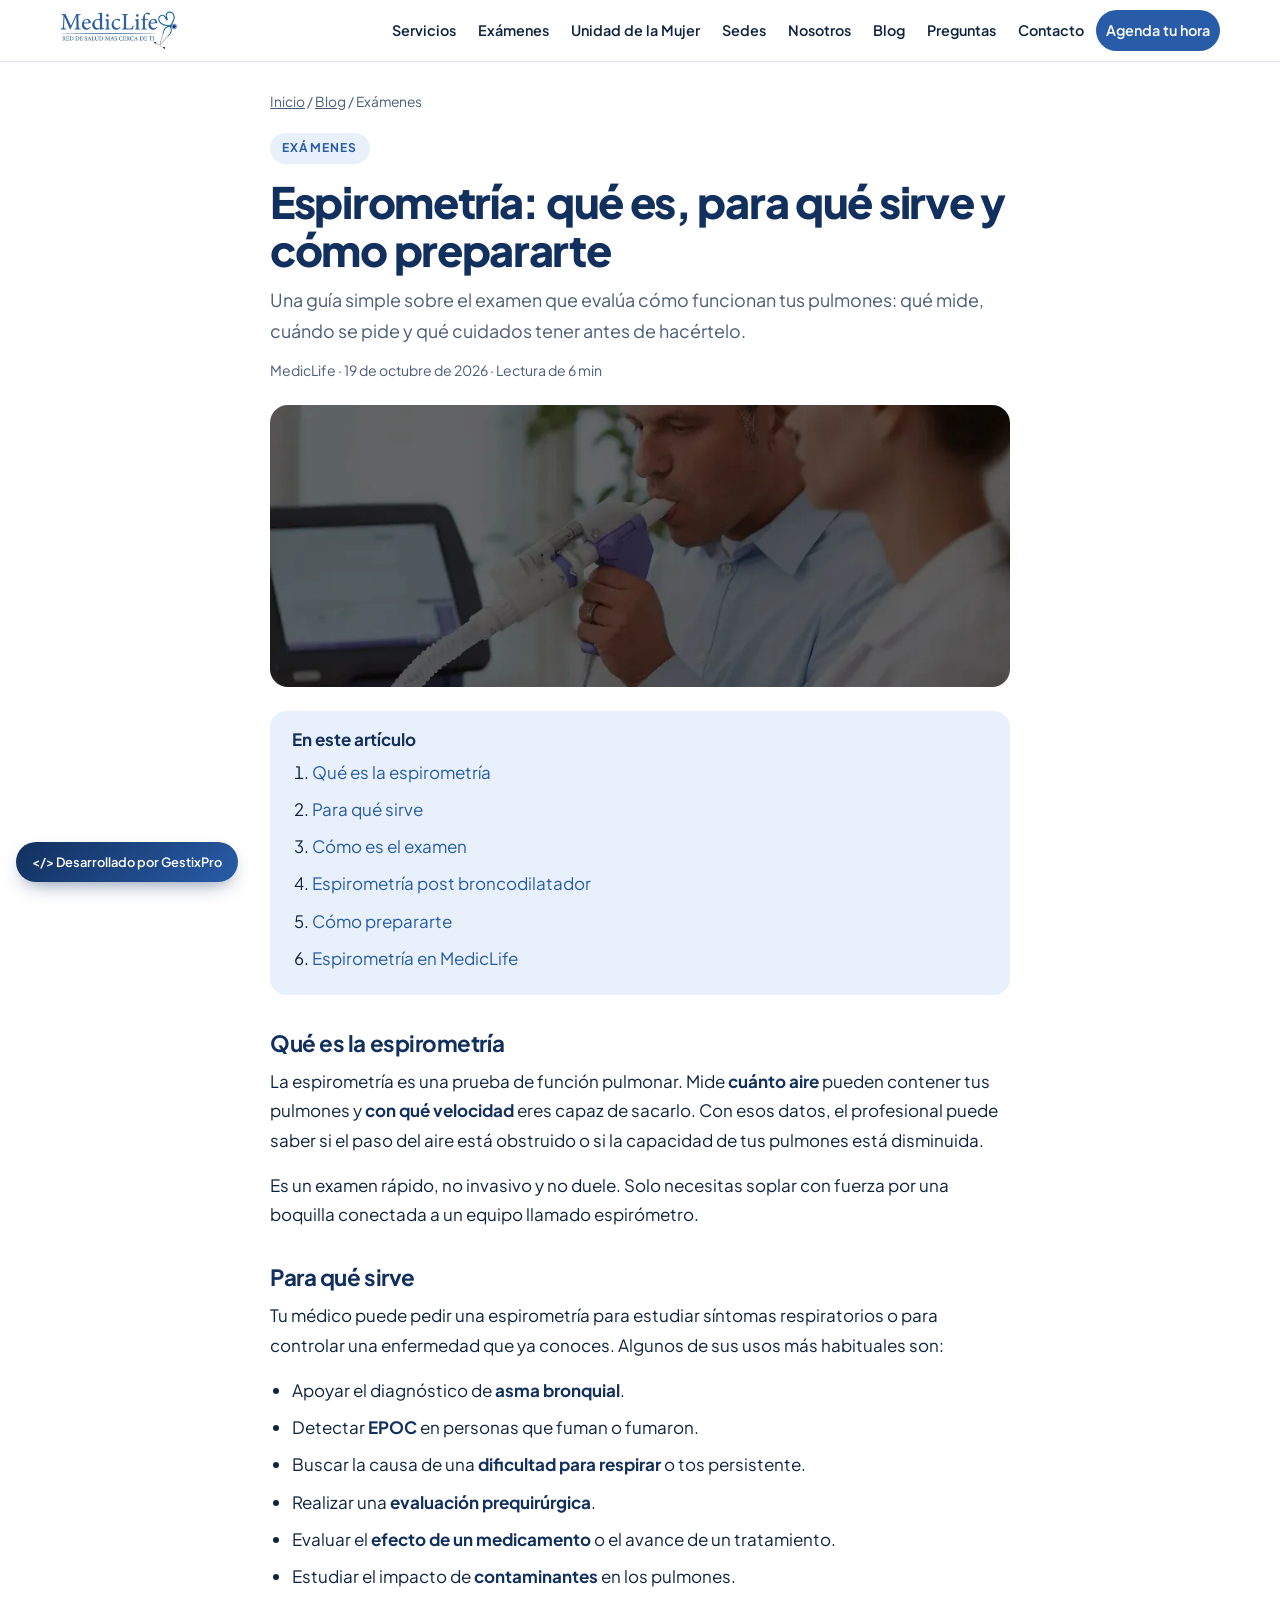
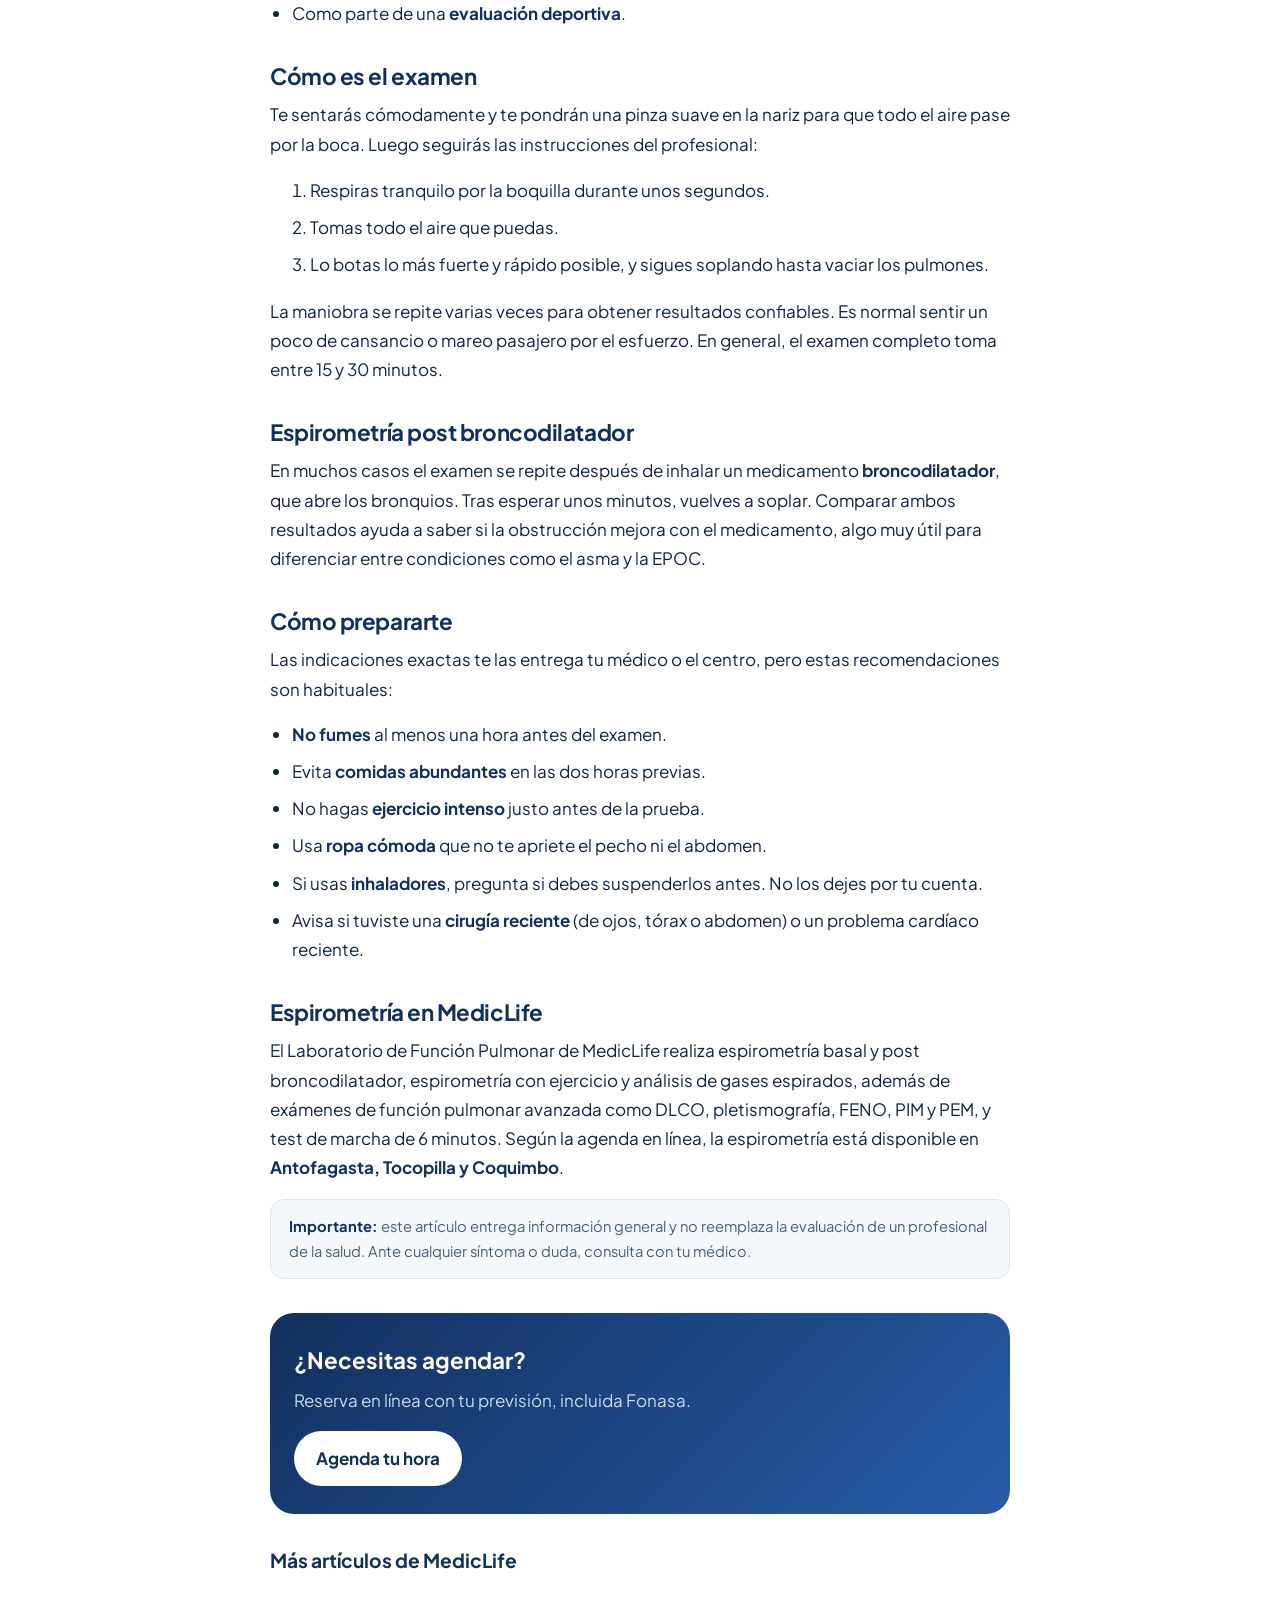
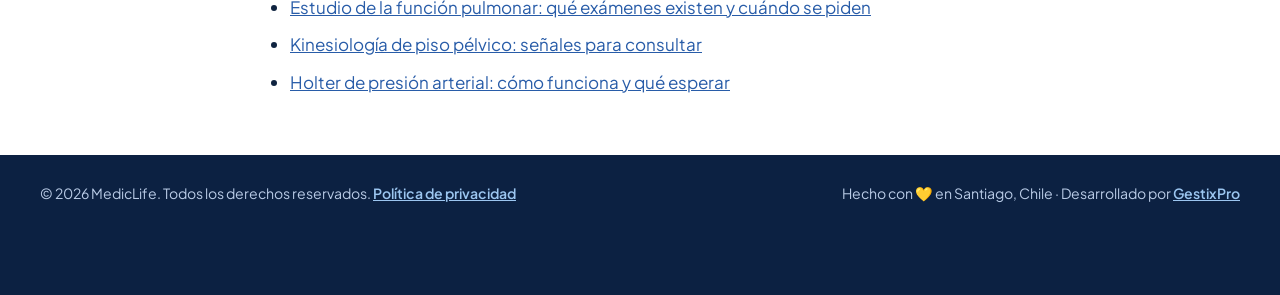
==== commit 99c20066: "Prestaciones actuales: función pulmonar básica y avanzada, sueño y salud ocupacional Quita toma de m" ====
--- a/blog/espirometria-que-es-y-como-prepararte.html
+++ b/blog/espirometria-que-es-y-como-prepararte.html
@@ -104,7 +104,7 @@
 </ul>
 
 <h4 id="espiro-mediclife">Espirometría en MedicLife</h4>
-<p>El Laboratorio de Función Pulmonar de MedicLife realiza espirometría basal y post broncodilatador, espirometría con ejercicio, test de marcha y pimometría. Según la agenda en línea, la espirometría está disponible en <strong>Antofagasta, Tocopilla y Coquimbo</strong>.</p>
+<p>El Laboratorio de Función Pulmonar de MedicLife realiza espirometría basal y post broncodilatador, espirometría con ejercicio y análisis de gases espirados, además de exámenes de función pulmonar avanzada como DLCO, pletismografía, FENO, PIM y PEM, y test de marcha de 6 minutos. Según la agenda en línea, la espirometría está disponible en <strong>Antofagasta, Tocopilla y Coquimbo</strong>.</p>
     <p class="reader-note"><strong>Importante:</strong> este artículo entrega información general y no reemplaza la evaluación de un profesional de la salud. Ante cualquier síntoma o duda, consulta con tu médico.</p>
   </article>
   <section class="box" aria-label="Agenda tu hora"><h2>¿Necesitas agendar?</h2><p>Reserva en línea con tu previsión, incluida Fonasa.</p><a class="btn" href="https://beta-sacmed.novacaribe.com/ReservaOnline/11454" target="_blank" rel="noopener">Agenda tu hora</a></section>
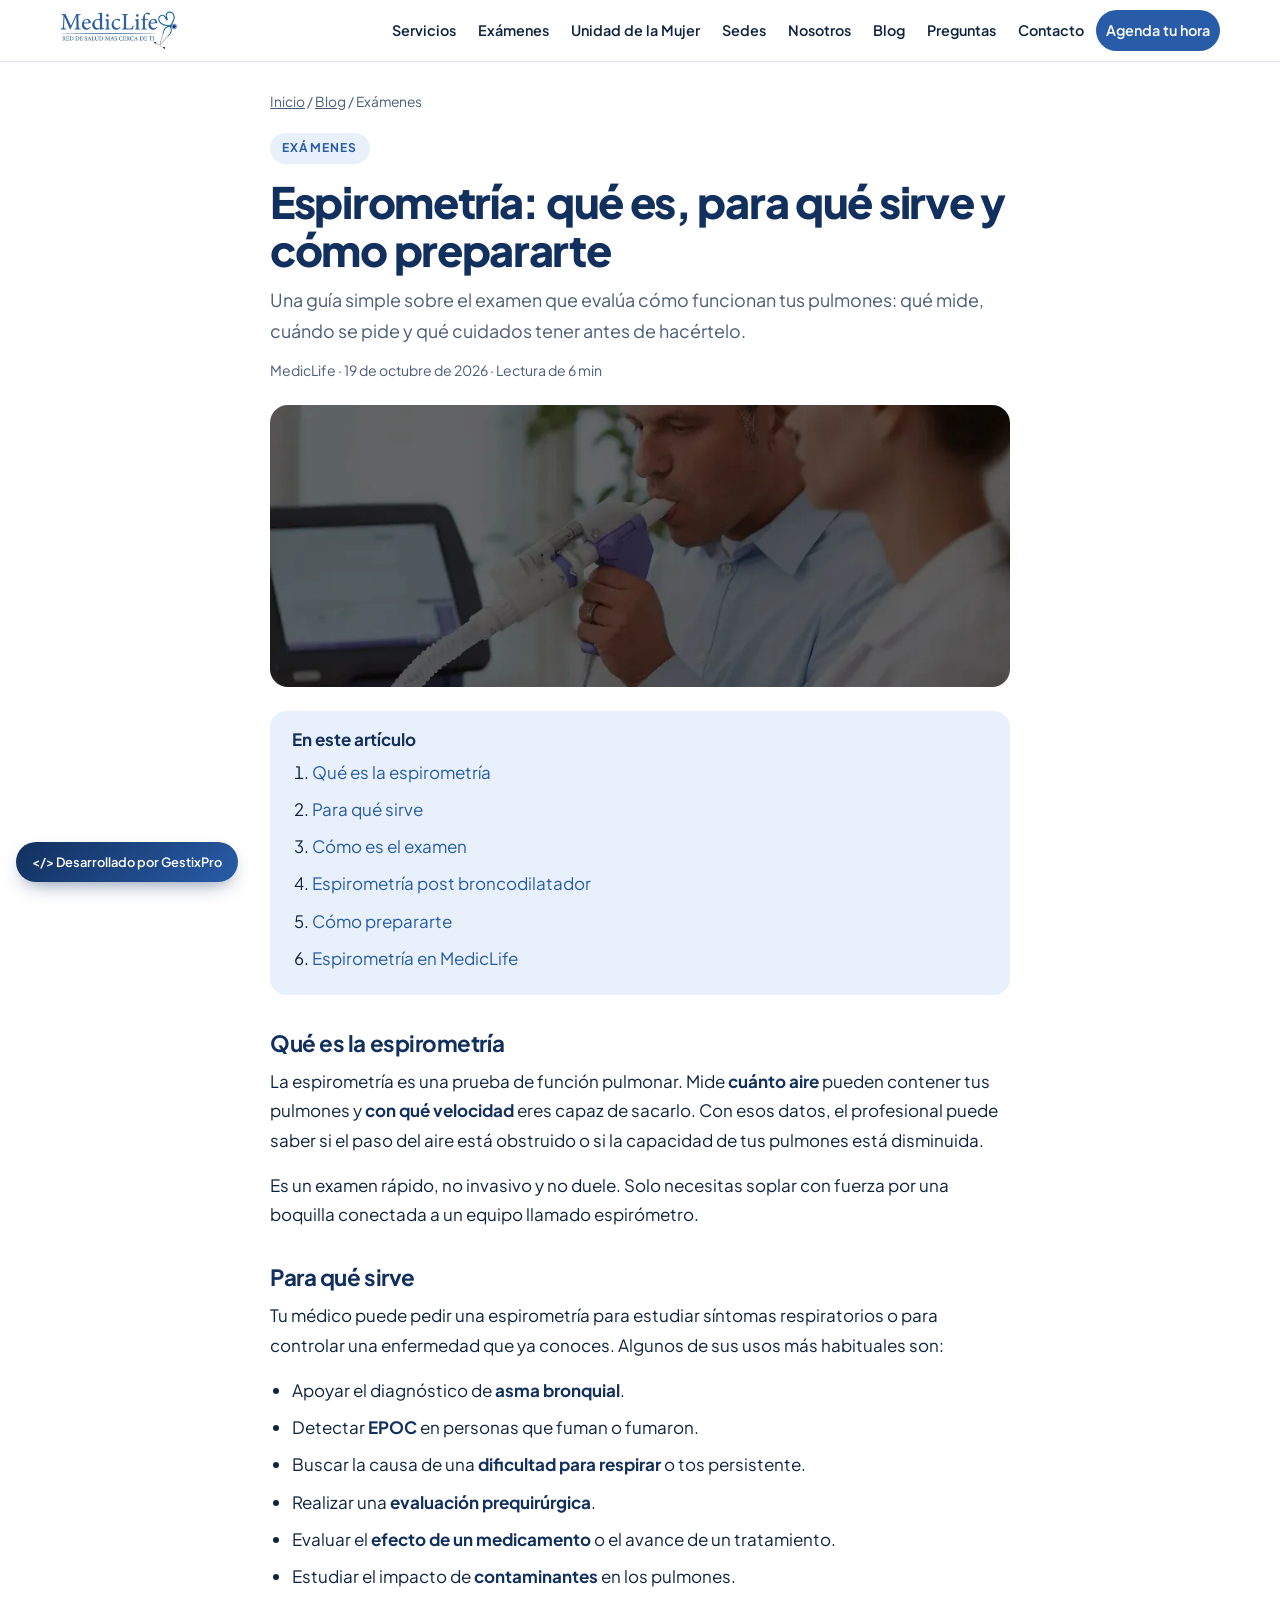
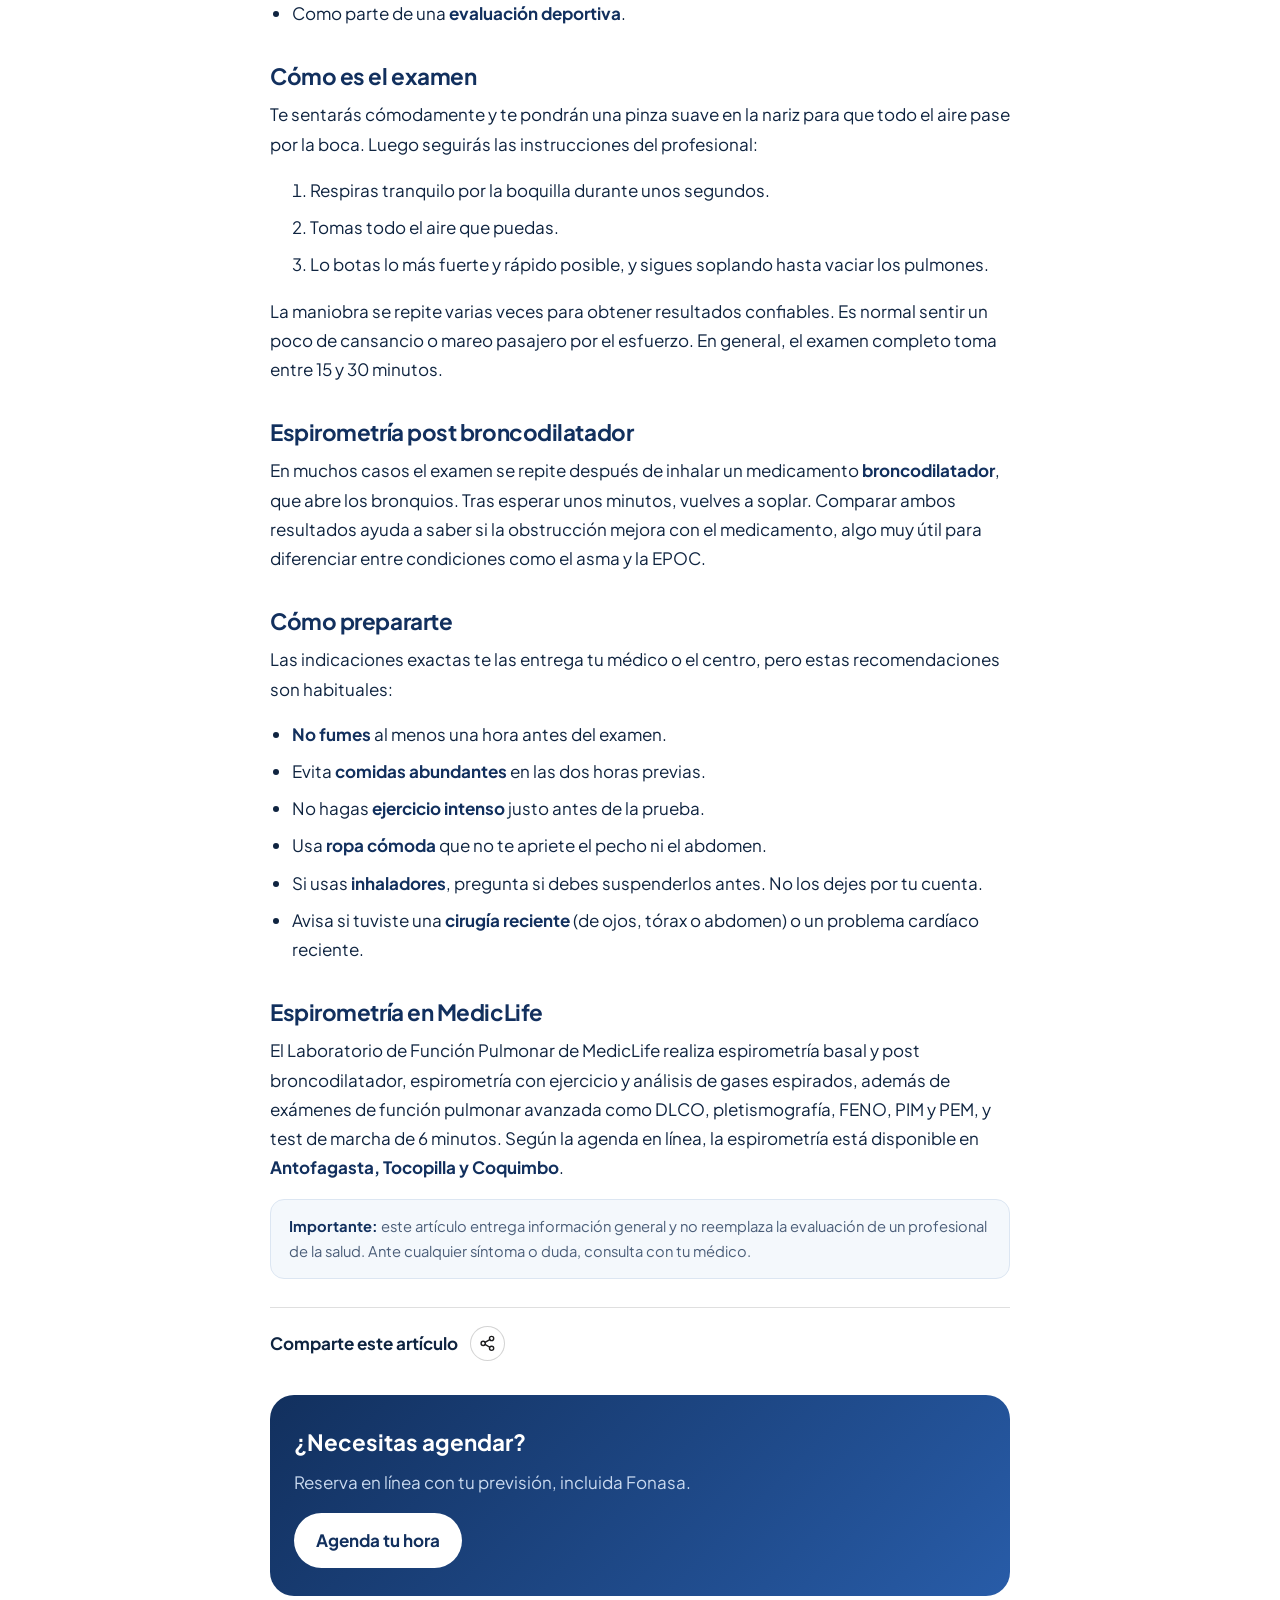
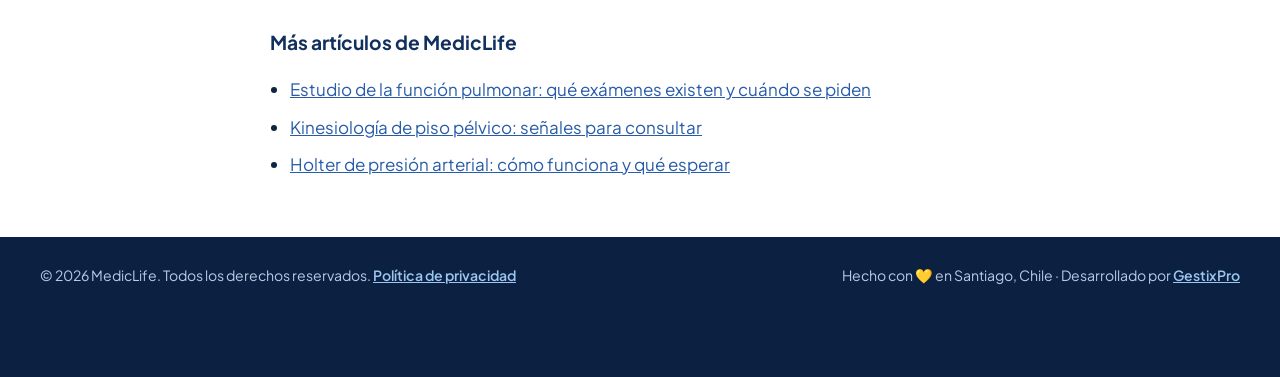
==== commit c03b2d23: "Blog: botón Compartir con menú (copiar enlace, Instagram, Facebook, WhatsApp y correo) Co-Authored-B" ====
--- a/blog/espirometria-que-es-y-como-prepararte.html
+++ b/blog/espirometria-que-es-y-como-prepararte.html
@@ -14,7 +14,10 @@
 <meta property="og:title" content="Espirometría: qué es, para qué sirve y cómo prepararte">
 <meta property="og:description" content="Una guía simple sobre el examen que evalúa cómo funcionan tus pulmones: qué mide, cuándo se pide y qué cuidados tener antes de hacértelo.">
 <meta property="og:url" content="https://www.mediclife.cl/blog/espirometria-que-es-y-como-prepararte.html">
-<meta property="og:image" content="https://www.mediclife.cl/assets/img/og-mediclife.jpg">
+<meta property="og:image" content="https://www.mediclife.cl/og/blog/espirometria-que-es-y-como-prepararte.jpg">
+<meta property="og:image:width" content="1200">
+<meta property="og:image:height" content="630">
+<meta name="twitter:image" content="https://www.mediclife.cl/og/blog/espirometria-que-es-y-como-prepararte.jpg">
 <meta name="twitter:card" content="summary_large_image">
 <link rel="icon" type="image/png" href="../assets/img/favicon.png">
 <link rel="apple-touch-icon" href="../assets/img/apple-touch-icon.png">
@@ -23,6 +26,10 @@
 <style>@font-face{font-family:"Plus Jakarta Sans";font-weight:400;font-display:swap;src:url(../assets/fonts/plus-jakarta-sans-latin-400-normal.woff2) format("woff2")}@font-face{font-family:"Plus Jakarta Sans";font-weight:600;font-display:swap;src:url(../assets/fonts/plus-jakarta-sans-latin-600-normal.woff2) format("woff2")}@font-face{font-family:"Plus Jakarta Sans";font-weight:700;font-display:swap;src:url(../assets/fonts/plus-jakarta-sans-latin-700-normal.woff2) format("woff2")}@font-face{font-family:"Plus Jakarta Sans";font-weight:800;font-display:swap;src:url(../assets/fonts/plus-jakarta-sans-latin-800-normal.woff2) format("woff2")}
 :root{--p:#285CA8;--ph:#1F4B8C;--s:#12305E;--soft:#E8F1FB;--bg2:#F4F8FC;--t:#0F2440;--m:#4A5D78;--b:#DCE6F2}
 *{box-sizing:border-box}body{margin:0;font-family:"Plus Jakarta Sans",system-ui,sans-serif;font-size:17px;line-height:1.72;color:var(--t);background:#fff;-webkit-font-smoothing:antialiased}
+/* Móvil: sin desplazamiento horizontal de la página (red de seguridad) */
+html,body{overflow-x:hidden;overscroll-behavior-x:none}
+html{touch-action:pan-y pinch-zoom}
+body{position:relative;width:100%}
 img{max-width:100%;height:auto;display:block}a{color:var(--p)}:focus-visible{outline:3px solid #3B8ED6;outline-offset:3px;border-radius:6px}
 .skip{position:absolute;left:-9999px}.skip:focus{left:12px;top:8px;background:var(--s);color:#fff;padding:10px 14px;border-radius:10px;z-index:9}
 header{position:sticky;top:0;z-index:5;background:rgba(255,255,255,.94);-webkit-backdrop-filter:blur(12px);backdrop-filter:blur(12px);border-bottom:1px solid var(--b)}
@@ -106,7 +113,9 @@
 <h4 id="espiro-mediclife">Espirometría en MedicLife</h4>
 <p>El Laboratorio de Función Pulmonar de MedicLife realiza espirometría basal y post broncodilatador, espirometría con ejercicio y análisis de gases espirados, además de exámenes de función pulmonar avanzada como DLCO, pletismografía, FENO, PIM y PEM, y test de marcha de 6 minutos. Según la agenda en línea, la espirometría está disponible en <strong>Antofagasta, Tocopilla y Coquimbo</strong>.</p>
     <p class="reader-note"><strong>Importante:</strong> este artículo entrega información general y no reemplaza la evaluación de un profesional de la salud. Ante cualquier síntoma o duda, consulta con tu médico.</p>
-  </article>
+  
+<div class="gx-share-bar" data-standalone-only data-static-only style="display:flex;align-items:center;gap:12px;margin:28px 0 0;padding-top:18px;border-top:1px solid rgba(128,128,128,.25);font-weight:700"><span>Comparte este artículo</span><button type="button" class="gx-share-btn" data-gx-compartir data-url="https://www.mediclife.cl/blog/espirometria-que-es-y-como-prepararte.html" data-titulo="Espirometría: qué es, para qué sirve y cómo prepararte" aria-label="Compartir este artículo" title="Compartir"><svg viewBox="0 0 24 24" fill="none" stroke="currentColor" stroke-width="2" stroke-linecap="round" stroke-linejoin="round" aria-hidden="true"><circle cx="18" cy="5" r="3"/><circle cx="6" cy="12" r="3"/><circle cx="18" cy="19" r="3"/><line x1="8.6" y1="13.5" x2="15.4" y2="17.5"/><line x1="15.4" y1="6.5" x2="8.6" y2="10.5"/></svg></button></div>
+</article>
   <section class="box" aria-label="Agenda tu hora"><h2>¿Necesitas agendar?</h2><p>Reserva en línea con tu previsión, incluida Fonasa.</p><a class="btn" href="https://beta-sacmed.novacaribe.com/ReservaOnline/11454" target="_blank" rel="noopener">Agenda tu hora</a></section>
   <section class="more" aria-label="Más artículos"><h2>Más artículos de MedicLife</h2><ul><li><a href="estudio-funcion-pulmonar-examenes.html">Estudio de la función pulmonar: qué exámenes existen y cuándo se piden</a></li><li><a href="kinesiologia-piso-pelvico-cuando-consultar.html">Kinesiología de piso pélvico: señales para consultar</a></li><li><a href="holter-presion-arterial-que-es.html">Holter de presión arterial: cómo funciona y qué esperar</a></li></ul></section>
 </main>
@@ -116,5 +125,168 @@
 </div></footer>
 <a class="gx" href="https://gestixpro.cl/" target="_blank" rel="noopener">&lt;/&gt; Desarrollado por GestixPro</a>
 <script>document.querySelectorAll('.js-year').forEach(function(e){e.textContent=new Date().getFullYear()});</script>
+<!-- ═══ GestixPro · Compartir (menú compacto: copiar, Instagram, Facebook, WhatsApp, correo) ═══
+     Uso: cualquier botón con  onclick="gxCompartir(this, URL, TÍTULO)"  o con los atributos
+     data-gx-compartir data-url="..." data-titulo="..."  (si falta data-url usa la página actual).
+     data-url="auto": usa el último artículo abierto (window.gxArticuloActual), que se registra
+     solo al hacer clic en cualquier enlace a blog/... o en la tarjeta que lo contiene.
+     El menú se dibuja sobre el body con posición fija, así funciona dentro de modales. -->
+<style id="gx-compartir-css">
+.gx-share-btn{width:2.2rem;height:2.2rem;border-radius:50%;display:inline-flex;align-items:center;justify-content:center;border:1px solid rgba(128,128,128,.35);background:rgba(255,255,255,.92);color:#1d1d1f;cursor:pointer;padding:0;flex:0 0 auto;transition:transform .15s,background .2s,color .2s}
+.gx-share-btn:hover,.gx-share-btn:focus-visible,.gx-share-btn[aria-expanded="true"]{background:#1d1d1f;color:#fff}
+.gx-share-btn svg{width:1.05rem;height:1.05rem}
+.gx-share-pop,.gx-share-tip{margin:0;inset:auto;border:0;overflow:visible}
+.gx-share-pop{position:fixed;z-index:2147483000;display:flex;align-items:center;gap:6px;padding:7px 8px;border-radius:999px;background:#fff;box-shadow:0 10px 30px rgba(0,0,0,.22),0 0 0 1px rgba(0,0,0,.06);opacity:0;transform:translateY(4px) scale(.96);transition:opacity .15s,transform .15s;font-family:system-ui,-apple-system,"Segoe UI",sans-serif}
+.gx-share-pop.on{opacity:1;transform:none}
+.gx-share-pop a,.gx-share-pop button{width:32px;height:32px;border-radius:50%;display:inline-flex;align-items:center;justify-content:center;border:0;padding:0;margin:0;cursor:pointer;color:#fff;text-decoration:none;transition:transform .15s,filter .15s;position:relative}
+.gx-share-pop a:hover,.gx-share-pop button:hover,.gx-share-pop a:focus-visible,.gx-share-pop button:focus-visible{transform:translateY(-2px);filter:brightness(1.08)}
+.gx-share-pop :focus-visible{outline:2px solid #1d1d1f;outline-offset:2px}
+.gx-share-pop svg{width:16px;height:16px;fill:currentColor}
+.gx-share-pop .gx-copy{background:#5f6368}.gx-share-pop .gx-ig{background:radial-gradient(circle at 30% 107%,#fdf497 0%,#fd5949 45%,#d6249f 60%,#285AEB 90%)}
+.gx-share-pop .gx-fb{background:#1877F2}.gx-share-pop .gx-wa{background:#25D366}.gx-share-pop .gx-mail{background:#EA4335}
+.gx-share-tip{position:fixed;z-index:2147483001;background:#1d1d1f;color:#fff;font:600 12px/1.3 system-ui,sans-serif;padding:6px 10px;border-radius:8px;max-width:260px;text-align:center;pointer-events:none;opacity:0;transition:opacity .15s}
+.gx-share-tip.on{opacity:1}
+@media (prefers-reduced-motion:reduce){.gx-share-pop,.gx-share-pop a,.gx-share-pop button{transition:none}}
+</style>
+<script id="gx-compartir-js">
+(function(){
+  if (window.gxCompartir) return;
+  var I = {
+    share:'<svg viewBox="0 0 24 24" fill="none" stroke="currentColor" stroke-width="2" stroke-linecap="round" stroke-linejoin="round" aria-hidden="true"><circle cx="18" cy="5" r="3"/><circle cx="6" cy="12" r="3"/><circle cx="18" cy="19" r="3"/><line x1="8.6" y1="13.5" x2="15.4" y2="17.5"/><line x1="15.4" y1="6.5" x2="8.6" y2="10.5"/></svg>',
+    copy:'<svg viewBox="0 0 24 24" aria-hidden="true"><path d="M10.6 13.4a1 1 0 0 1 0-1.4l3.4-3.4a1 1 0 1 1 1.4 1.4L12 13.4a1 1 0 0 1-1.4 0zM7.1 21a4.1 4.1 0 0 1-2.9-7l2.8-2.8a1 1 0 1 1 1.4 1.4l-2.8 2.8a2.1 2.1 0 0 0 3 3l2.8-2.8a1 1 0 1 1 1.4 1.4L10 19.8A4.1 4.1 0 0 1 7.1 21zm9.3-7.4a1 1 0 0 1-.7-1.7l2.8-2.8a2.1 2.1 0 0 0-3-3l-2.8 2.8a1 1 0 1 1-1.4-1.4L14 4.2a4.1 4.1 0 0 1 5.8 5.8l-2.8 2.8a1 1 0 0 1-.6.8z"/></svg>',
+    ig:'<svg viewBox="0 0 24 24" aria-hidden="true"><path d="M12 7.3A4.7 4.7 0 1 0 16.7 12 4.7 4.7 0 0 0 12 7.3zm0 7.7a3 3 0 1 1 3-3 3 3 0 0 1-3 3zm6-7.9a1.1 1.1 0 1 1-1.1-1.1A1.1 1.1 0 0 1 18 7.1zM21.9 8.2a5.4 5.4 0 0 0-1.5-3.9 5.5 5.5 0 0 0-3.9-1.5C15 2.7 9 2.7 7.5 2.8a5.5 5.5 0 0 0-3.9 1.5 5.5 5.5 0 0 0-1.5 3.9C2 9.7 2 15.7 2.1 17.2a5.4 5.4 0 0 0 1.5 3.9 5.5 5.5 0 0 0 3.9 1.5c1.5.1 7.5.1 9 0a5.4 5.4 0 0 0 3.9-1.5 5.5 5.5 0 0 0 1.5-3.9c.1-1.5.1-7.5 0-9zm-2 10.6a3 3 0 0 1-1.7 1.7c-1.2.5-4 .4-5.2.4s-4.1.1-5.2-.4a3 3 0 0 1-1.7-1.7c-.5-1.2-.4-4-.4-5.2s-.1-4.1.4-5.2a3 3 0 0 1 1.7-1.7c1.2-.5 4-.4 5.2-.4s4.1-.1 5.2.4a3 3 0 0 1 1.7 1.7c.5 1.2.4 4 .4 5.2s.1 4.1-.4 5.2z"/></svg>',
+    fb:'<svg viewBox="0 0 24 24" aria-hidden="true"><path d="M14 13.5h2.5l1-4H14v-2c0-1 0-2 2-2h1.5V2.1A28 28 0 0 0 14.6 2C11.9 2 10 3.7 10 6.7v2.8H7v4h3V22h4z"/></svg>',
+    wa:'<svg viewBox="0 0 24 24" aria-hidden="true"><path d="M17.5 14.4c-.3-.1-1.8-.9-2-1s-.5-.1-.7.2-.8 1-1 1.2-.4.2-.7.1a8.2 8.2 0 0 1-2.4-1.5 9 9 0 0 1-1.7-2.1c-.2-.3 0-.5.1-.6l.5-.5.3-.5a.6.6 0 0 0 0-.5c0-.1-.7-1.6-.9-2.2s-.5-.5-.7-.5h-.6a1.1 1.1 0 0 0-.8.4 3.4 3.4 0 0 0-1 2.5 5.9 5.9 0 0 0 1.2 3.1 13.5 13.5 0 0 0 5.2 4.6c.7.3 1.3.5 1.7.6a4.2 4.2 0 0 0 1.9.1 3.2 3.2 0 0 0 2.1-1.5 2.6 2.6 0 0 0 .2-1.5c-.1-.1-.3-.2-.6-.3zM12 21.8a9.9 9.9 0 0 1-5-1.4l-.4-.2-3.7 1 1-3.6-.2-.4a9.8 9.8 0 1 1 8.3 4.6zm8.4-18.2A11.8 11.8 0 0 0 1.9 17.8L.2 24l6.3-1.7A11.8 11.8 0 0 0 12 23.7 11.9 11.9 0 0 0 20.4 3.6z"/></svg>',
+    mail:'<svg viewBox="0 0 24 24" aria-hidden="true"><path d="M20 4H4a2 2 0 0 0-2 2v12a2 2 0 0 0 2 2h16a2 2 0 0 0 2-2V6a2 2 0 0 0-2-2zm0 4.2-8 5-8-5V6l8 5 8-5z"/></svg>'
+  };
+  window.gxIconoCompartir = I.share;
+  var pop = null, tip = null, origen = null, tTip;
+  function cerrar(volverFoco){
+    if (!pop) return;
+    try { if (pop.hidePopover) pop.hidePopover(); } catch (e) {}
+    pop.remove(); pop = null;
+    document.removeEventListener('click', fuera, true);
+    document.removeEventListener('keydown', teclas, true);
+    window.removeEventListener('scroll', reubicar, true);
+    window.removeEventListener('resize', reubicar);
+    if (origen) { origen.setAttribute('aria-expanded', 'false'); if (volverFoco) origen.focus(); }
+  }
+  function fuera(e){ if (pop && !pop.contains(e.target) && e.target !== origen && !origen.contains(e.target)) cerrar(false); }
+  function teclas(e){
+    if (e.key === 'Escape') { e.stopPropagation(); e.preventDefault(); cerrar(true); return; }
+    if (!pop || !/^Arrow(Left|Right)$/.test(e.key)) return;
+    var it = [].slice.call(pop.querySelectorAll('a,button')), i = it.indexOf(document.activeElement);
+    if (i < 0) return;
+    e.preventDefault();
+    it[(i + (e.key === 'ArrowRight' ? 1 : it.length - 1)) % it.length].focus();
+  }
+  function reubicar(){
+    if (!pop || !origen) return;
+    var r = origen.getBoundingClientRect(), w = pop.offsetWidth, h = pop.offsetHeight, m = 8;
+    var top = r.bottom + m;
+    if (top + h > window.innerHeight - m) top = r.top - h - m;
+    var left = r.left + r.width / 2 - w / 2;
+    left = Math.max(m, Math.min(left, window.innerWidth - w - m));
+    pop.style.top = Math.max(m, top) + 'px'; pop.style.left = left + 'px';
+  }
+  function aviso(texto){
+    if (!tip) { tip = document.createElement('div'); tip.className = 'gx-share-tip'; tip.setAttribute('role', 'status'); document.body.appendChild(tip); }
+    tip.textContent = texto;
+    capaSuperior(tip);
+    var r = (origen || document.body).getBoundingClientRect();
+    tip.style.left = '-9999px'; tip.classList.add('on');
+    var w = tip.offsetWidth, top = r.top - tip.offsetHeight - 10;
+    if (top < 8) top = r.bottom + 10;
+    tip.style.top = top + 'px';
+    tip.style.left = Math.max(8, Math.min(r.left + r.width / 2 - w / 2, window.innerWidth - w - 8)) + 'px';
+    clearTimeout(tTip); tTip = setTimeout(function(){ tip.classList.remove('on'); }, 2600);
+  }
+  function copiar(url){
+    function viejo(){
+      var ta = document.createElement('textarea'); ta.value = url; ta.setAttribute('readonly', '');
+      ta.style.cssText = 'position:fixed;top:0;left:0;opacity:0'; document.body.appendChild(ta); ta.select();
+      var ok = false; try { ok = document.execCommand('copy'); } catch (e) {}
+      ta.remove(); return Promise.resolve(ok);
+    }
+    if (navigator.clipboard && window.isSecureContext) return navigator.clipboard.writeText(url).then(function(){ return true; }, viejo);
+    return viejo();
+  }
+  // Los <dialog> abiertos con showModal() quedan en la "capa superior" del navegador: el menú
+  // también debe ir ahí (API popover) para no quedar escondido detrás del modal.
+  function capaSuperior(el){
+    if (!el.showPopover) return;
+    el.setAttribute('popover', 'manual');
+    try { if (el.matches(':popover-open')) el.hidePopover(); el.showPopover(); } catch (e) {}
+  }
+  function abrir(u){ window.open(u, '_blank', 'noopener,noreferrer,width=640,height=560'); }
+  window.gxCompartir = function(btn, url, titulo){
+    if (btn && btn.preventDefault) { btn.preventDefault(); btn = btn.currentTarget; }
+    var act = window.gxArticuloActual || {};
+    if (url === 'auto') { url = act.url || location.href; titulo = titulo || act.titulo; }
+    url = url || (btn && btn.getAttribute('data-url')) || (document.querySelector('link[rel=canonical]') || {}).href || location.href;
+    try { url = new URL(url, location.href).href; } catch (e) {}
+    titulo = (titulo || (btn && btn.getAttribute('data-titulo')) || document.title || '').trim();
+    if (pop && origen === btn) { cerrar(true); return; }
+    cerrar(false);
+    origen = btn; btn.setAttribute('aria-expanded', 'true'); btn.setAttribute('aria-haspopup', 'true');
+    var u = encodeURIComponent(url), t = encodeURIComponent(titulo);
+    pop = document.createElement('div');
+    pop.className = 'gx-share-pop'; pop.setAttribute('role', 'group'); pop.setAttribute('aria-label', 'Compartir');
+    pop.innerHTML =
+      '<button type="button" class="gx-copy" data-a="copy" title="Copiar enlace" aria-label="Copiar enlace">' + I.copy + '</button>' +
+      '<button type="button" class="gx-ig" data-a="ig" title="Compartir en Instagram" aria-label="Compartir en Instagram">' + I.ig + '</button>' +
+      '<a class="gx-fb" href="https://www.facebook.com/sharer/sharer.php?u=' + u + '" target="_blank" rel="noopener" title="Compartir en Facebook" aria-label="Compartir en Facebook">' + I.fb + '</a>' +
+      '<a class="gx-wa" href="https://api.whatsapp.com/send?text=' + t + '%20' + u + '" target="_blank" rel="noopener" title="Compartir por WhatsApp" aria-label="Compartir por WhatsApp">' + I.wa + '</a>' +
+      '<a class="gx-mail" href="mailto:?subject=' + t + '&body=' + t + '%0A%0A' + u + '" title="Compartir por correo" aria-label="Compartir por correo">' + I.mail + '</a>';
+    document.body.appendChild(pop);
+    capaSuperior(pop);
+    pop.addEventListener('click', function(e){
+      var el = e.target.closest('a,button'); if (!el) return;
+      e.stopPropagation();
+      var a = el.getAttribute('data-a');
+      if (el.classList.contains('gx-fb')) { e.preventDefault(); abrir(el.href); cerrar(false); return; }
+      if (!a) { setTimeout(function(){ cerrar(false); }, 50); return; }
+      if (a === 'copy') { copiar(url).then(function(ok){ aviso(ok ? '¡Enlace copiado!' : 'No se pudo copiar el enlace'); }); cerrar(true); }
+      if (a === 'ig') {
+        // Instagram no permite compartir enlaces desde la web: en el celular se abre el menú
+        // del sistema (donde aparece Instagram); en el computador se copia el enlace.
+        if (navigator.share && window.matchMedia('(pointer: coarse)').matches) {
+          cerrar(false); navigator.share({ title: titulo, url: url }).catch(function(){});
+        } else {
+          copiar(url).then(function(ok){ aviso(ok ? 'Enlace copiado: pégalo en tu historia, publicación o mensaje de Instagram' : 'No se pudo copiar el enlace'); });
+          cerrar(true);
+        }
+      }
+    });
+    reubicar();
+    requestAnimationFrame(function(){ if (pop) pop.classList.add('on'); });
+    pop.querySelector('button').focus({ preventScroll: true });
+    setTimeout(function(){
+      document.addEventListener('click', fuera, true);
+      document.addEventListener('keydown', teclas, true);
+      window.addEventListener('scroll', reubicar, true);
+      window.addEventListener('resize', reubicar);
+    }, 0);
+  };
+  // Recuerda el artículo que se está abriendo (para los modales que se llenan dinámicamente)
+  document.addEventListener('click', function(e){
+    if (!e.target.closest || e.target.closest('.gx-share-pop,[data-gx-compartir]')) return;
+    var a = e.target.closest('a[href*="blog/"]');
+    var caja = e.target.closest('article,li,[class*="card"],[class*="post"],[class*="nota"]');
+    if (!a && caja) a = caja.querySelector('a[href*="blog/"]');
+    if (!a) return;
+    caja = a.closest('article,li,[class*="card"],[class*="post"],[class*="nota"]');
+    var h = caja && caja.querySelector('h2,h3,h4');
+    window.gxArticuloActual = { url: a.href, titulo: (h ? h.textContent : a.textContent).trim() };
+  }, true);
+  document.addEventListener('click', function(e){
+    var b = e.target.closest && e.target.closest('[data-gx-compartir]');
+    if (!b) return;
+    e.preventDefault(); e.stopPropagation();
+    window.gxCompartir(b, b.getAttribute('data-url'), b.getAttribute('data-titulo'));
+  });
+})();
+</script>
+<!-- ═══ fin GestixPro · Compartir ═══ -->
 </body>
 </html>
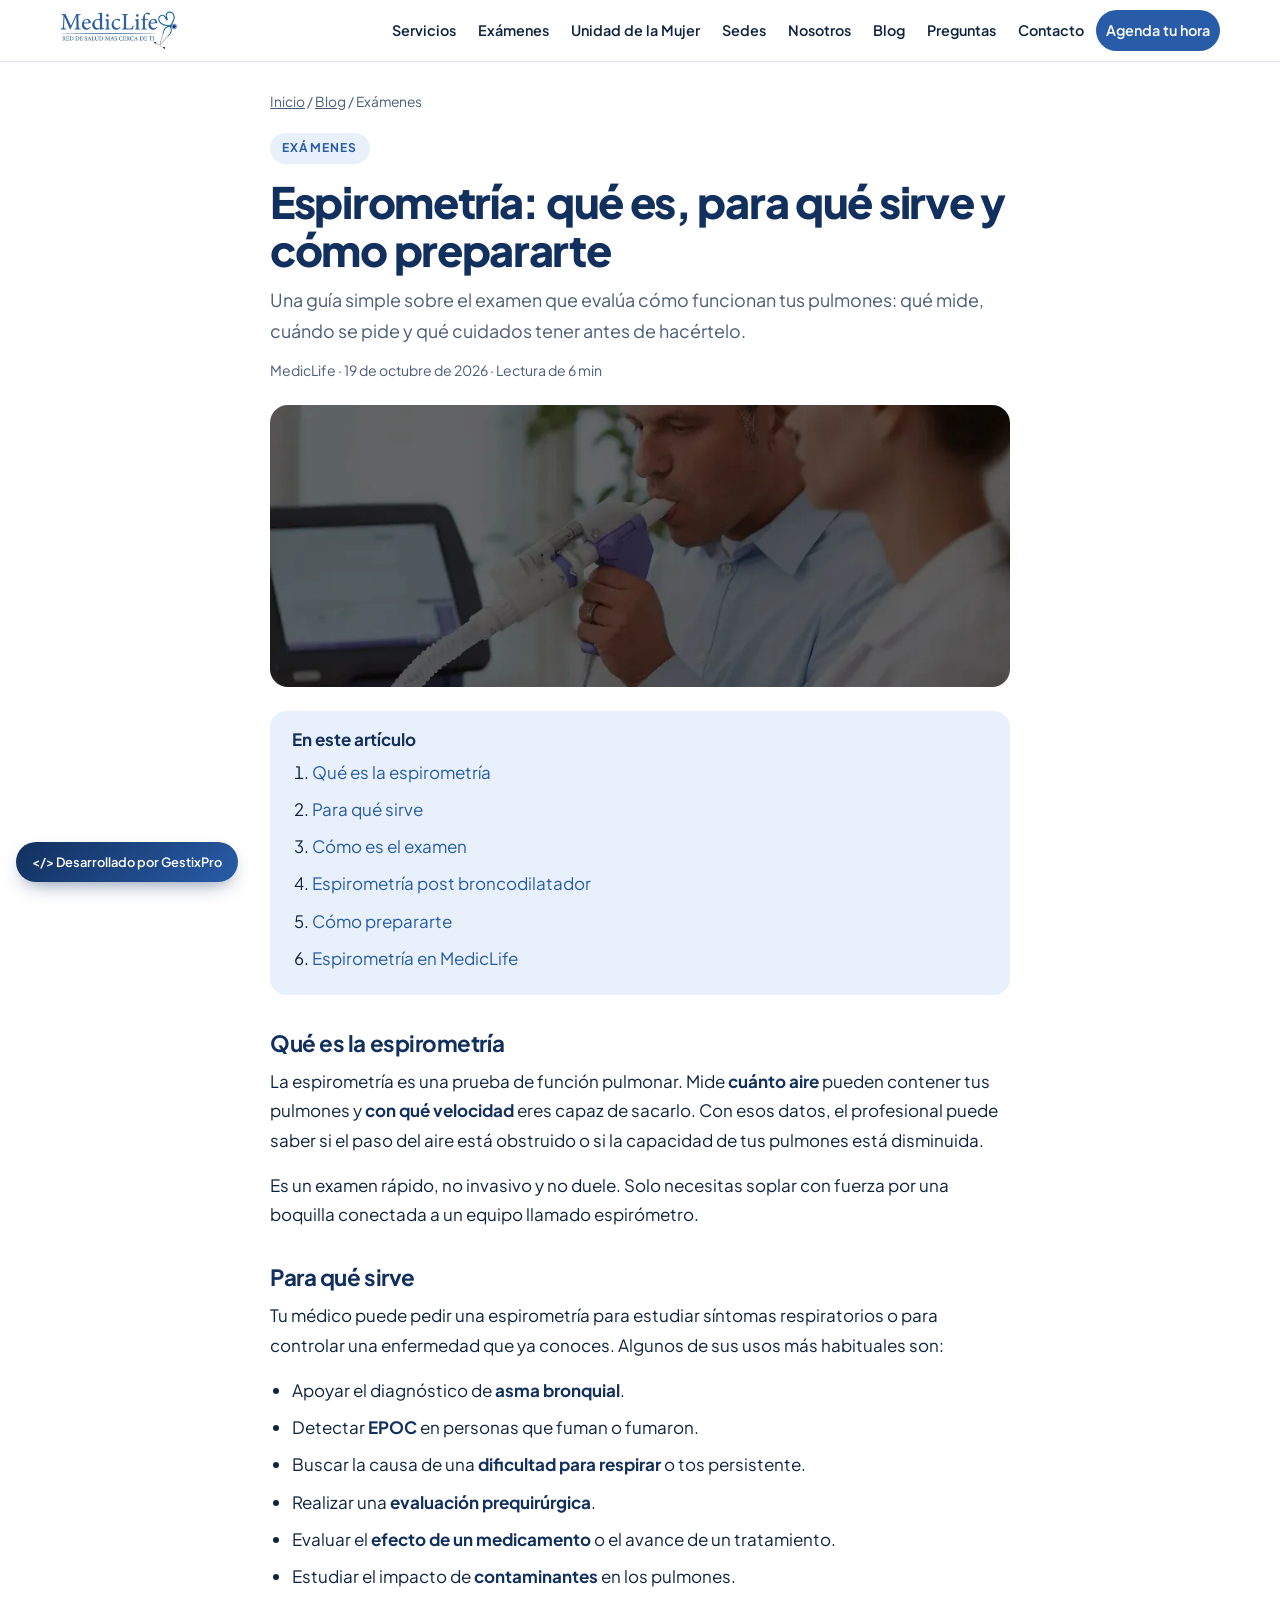
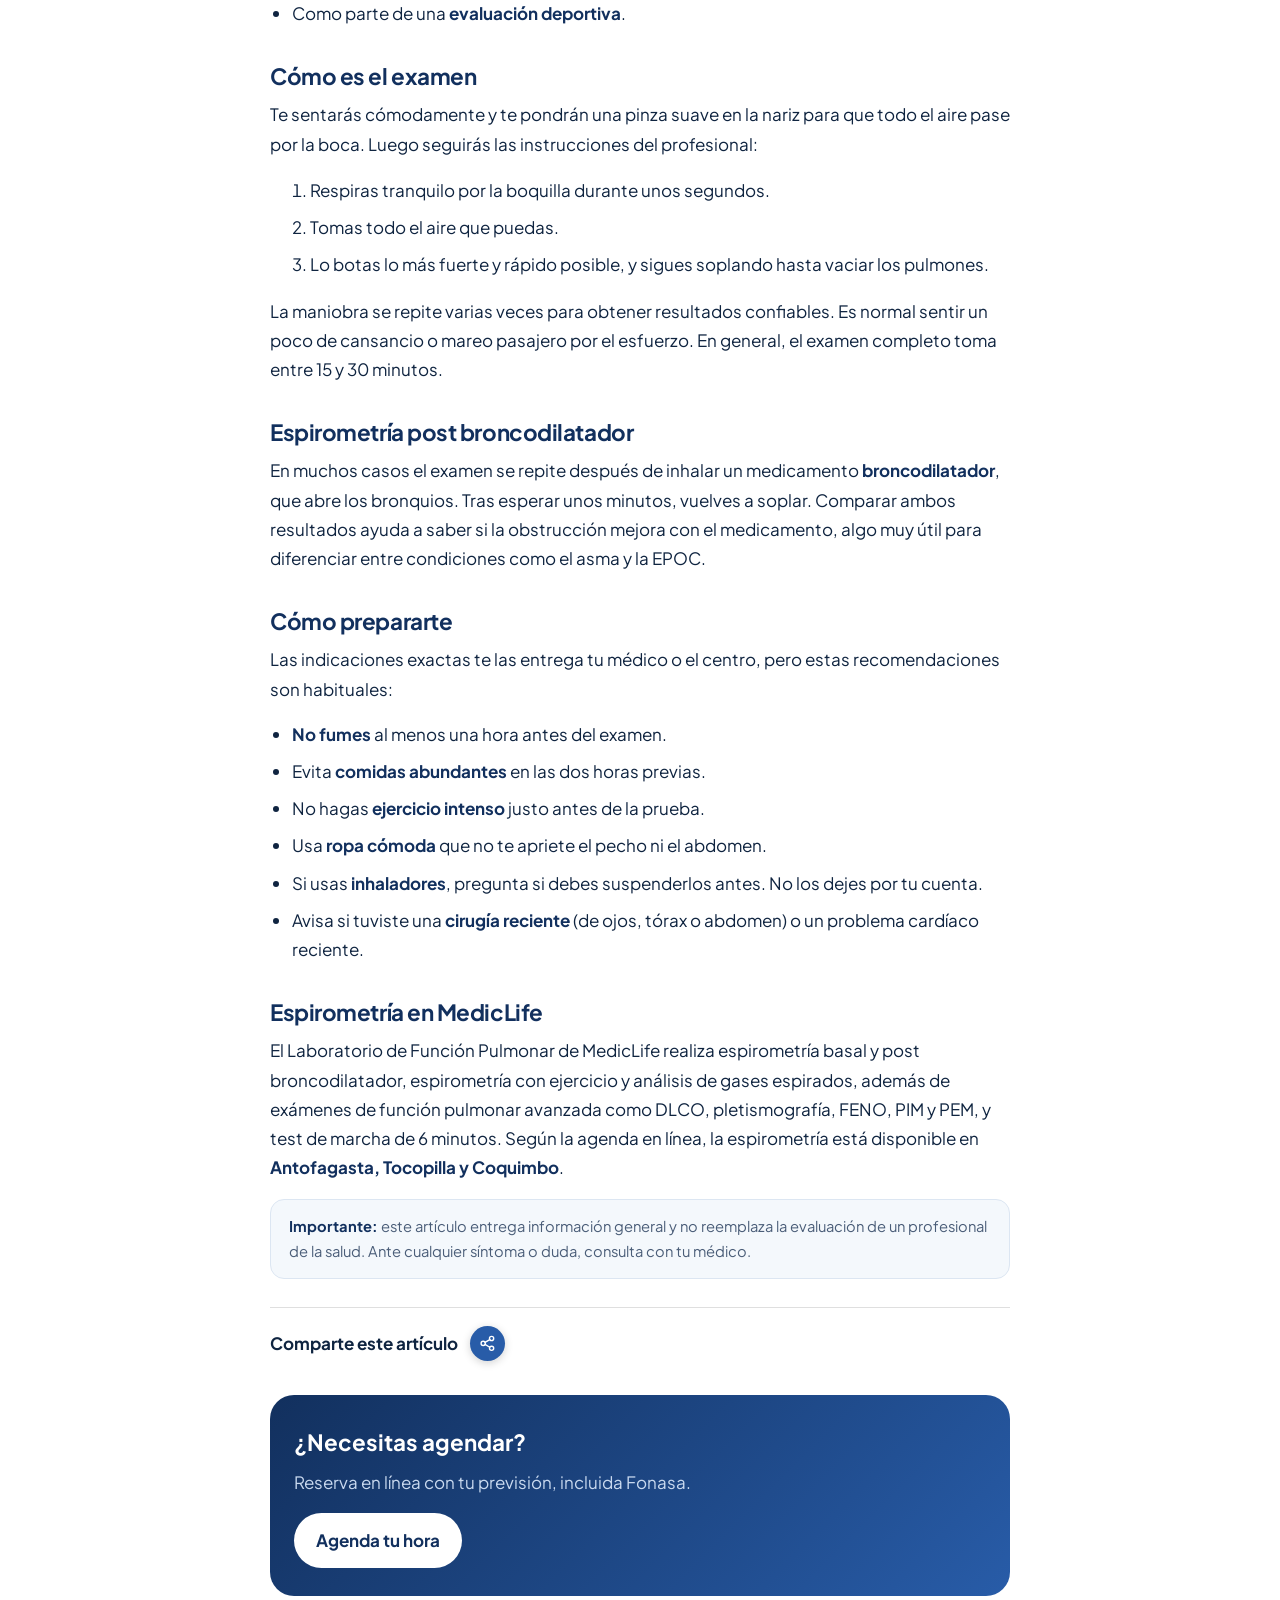
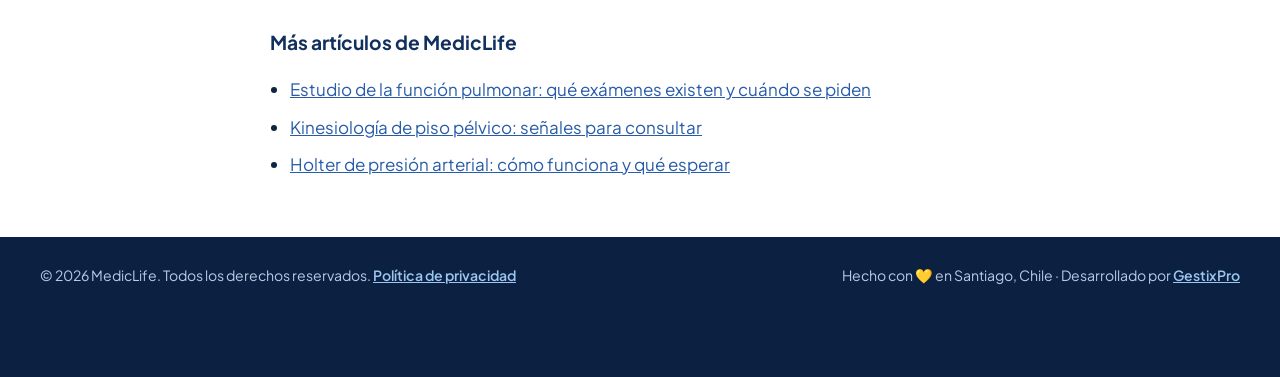
==== commit cc205f66: "Compartir: botón con los colores de la marca y también en las tarjetas del blog Co-Authored-By: Clau" ====
--- a/blog/espirometria-que-es-y-como-prepararte.html
+++ b/blog/espirometria-que-es-y-como-prepararte.html
@@ -128,12 +128,18 @@
 <!-- ═══ GestixPro · Compartir (menú compacto: copiar, Instagram, Facebook, WhatsApp, correo) ═══
      Uso: cualquier botón con  onclick="gxCompartir(this, URL, TÍTULO)"  o con los atributos
      data-gx-compartir data-url="..." data-titulo="..."  (si falta data-url usa la página actual).
+     Tarjetas del blog: gxTarjetas('selector') agrega el botón a cada tarjeta (también a las
+     que se creen después con JS), con la URL del enlace blog/... de la tarjeta y su título.
+     Colores: definir en :root --gx-bg, --gx-fg, --gx-bg-hover y --gx-fg-hover con la marca.
      data-url="auto": usa el último artículo abierto (window.gxArticuloActual), que se registra
      solo al hacer clic en cualquier enlace a blog/... o en la tarjeta que lo contiene.
      El menú se dibuja sobre el body con posición fija, así funciona dentro de modales. -->
+<style id="gx-compartir-tema">:root{--gx-bg:#285CA8;--gx-fg:#ffffff;--gx-bg-hover:#12305E;--gx-fg-hover:#ffffff}</style>
 <style id="gx-compartir-css">
-.gx-share-btn{width:2.2rem;height:2.2rem;border-radius:50%;display:inline-flex;align-items:center;justify-content:center;border:1px solid rgba(128,128,128,.35);background:rgba(255,255,255,.92);color:#1d1d1f;cursor:pointer;padding:0;flex:0 0 auto;transition:transform .15s,background .2s,color .2s}
-.gx-share-btn:hover,.gx-share-btn:focus-visible,.gx-share-btn[aria-expanded="true"]{background:#1d1d1f;color:#fff}
+.gx-share-btn{width:2.2rem;height:2.2rem;border-radius:50%;display:inline-flex;align-items:center;justify-content:center;border:0;background:var(--gx-bg,#1d1d1f);color:var(--gx-fg,#fff);cursor:pointer;padding:0;flex:0 0 auto;box-shadow:0 2px 8px rgba(0,0,0,.18);transition:transform .15s,background .2s,color .2s}
+.gx-share-btn:hover,.gx-share-btn:focus-visible,.gx-share-btn[aria-expanded="true"]{background:var(--gx-bg-hover,#444);color:var(--gx-fg-hover,#fff);transform:scale(1.06)}
+.gx-share-btn:focus-visible{outline:2px solid var(--gx-bg,#1d1d1f);outline-offset:2px}
+.gx-share-card{position:absolute;right:var(--gx-card-x,14px);bottom:var(--gx-card-y,14px);z-index:3;width:2.1rem;height:2.1rem}
 .gx-share-btn svg{width:1.05rem;height:1.05rem}
 .gx-share-pop,.gx-share-tip{margin:0;inset:auto;border:0;overflow:visible}
 .gx-share-pop{position:fixed;z-index:2147483000;display:flex;align-items:center;gap:6px;padding:7px 8px;border-radius:999px;background:#fff;box-shadow:0 10px 30px rgba(0,0,0,.22),0 0 0 1px rgba(0,0,0,.06);opacity:0;transform:translateY(4px) scale(.96);transition:opacity .15s,transform .15s;font-family:system-ui,-apple-system,"Segoe UI",sans-serif}
@@ -268,9 +274,34 @@
       window.addEventListener('resize', reubicar);
     }, 0);
   };
+  // Botón Compartir en las tarjetas del blog
+  function enTarjeta(card){
+    if (card.querySelector(':scope > .gx-share-card')) return;
+    var a = card.matches('a[href*="blog/"]') ? card : card.querySelector('a[href*="blog/"]');
+    if (!a) return;
+    var h = card.querySelector('h2,h3,h4');
+    var b = document.createElement('button');
+    b.type = 'button'; b.className = 'gx-share-btn gx-share-card';
+    b.setAttribute('aria-label', 'Compartir' + (h ? ': ' + h.textContent.trim() : ' este artículo'));
+    b.title = 'Compartir'; b.innerHTML = I.share;
+    var parar = function(e){ e.stopPropagation(); };
+    b.addEventListener('click', function(e){
+      e.preventDefault(); e.stopPropagation();
+      window.gxCompartir(b, a.getAttribute('href'), h ? h.textContent : '');
+    });
+    b.addEventListener('keydown', parar); b.addEventListener('pointerdown', parar); b.addEventListener('mousedown', parar);
+    if (getComputedStyle(card).position === 'static') card.style.position = 'relative';
+    card.appendChild(b);
+  }
+  window.gxTarjetas = function(selector){
+    var poner = function(){ [].forEach.call(document.querySelectorAll(selector), enTarjeta); };
+    if (document.readyState === 'loading') document.addEventListener('DOMContentLoaded', poner); else poner();
+    var t; new MutationObserver(function(){ clearTimeout(t); t = setTimeout(poner, 60); })
+      .observe(document.documentElement, { childList: true, subtree: true });
+  };
   // Recuerda el artículo que se está abriendo (para los modales que se llenan dinámicamente)
   document.addEventListener('click', function(e){
-    if (!e.target.closest || e.target.closest('.gx-share-pop,[data-gx-compartir]')) return;
+    if (!e.target.closest || e.target.closest('.gx-share-pop,[data-gx-compartir],.gx-share-card')) return;
     var a = e.target.closest('a[href*="blog/"]');
     var caja = e.target.closest('article,li,[class*="card"],[class*="post"],[class*="nota"]');
     if (!a && caja) a = caja.querySelector('a[href*="blog/"]');
